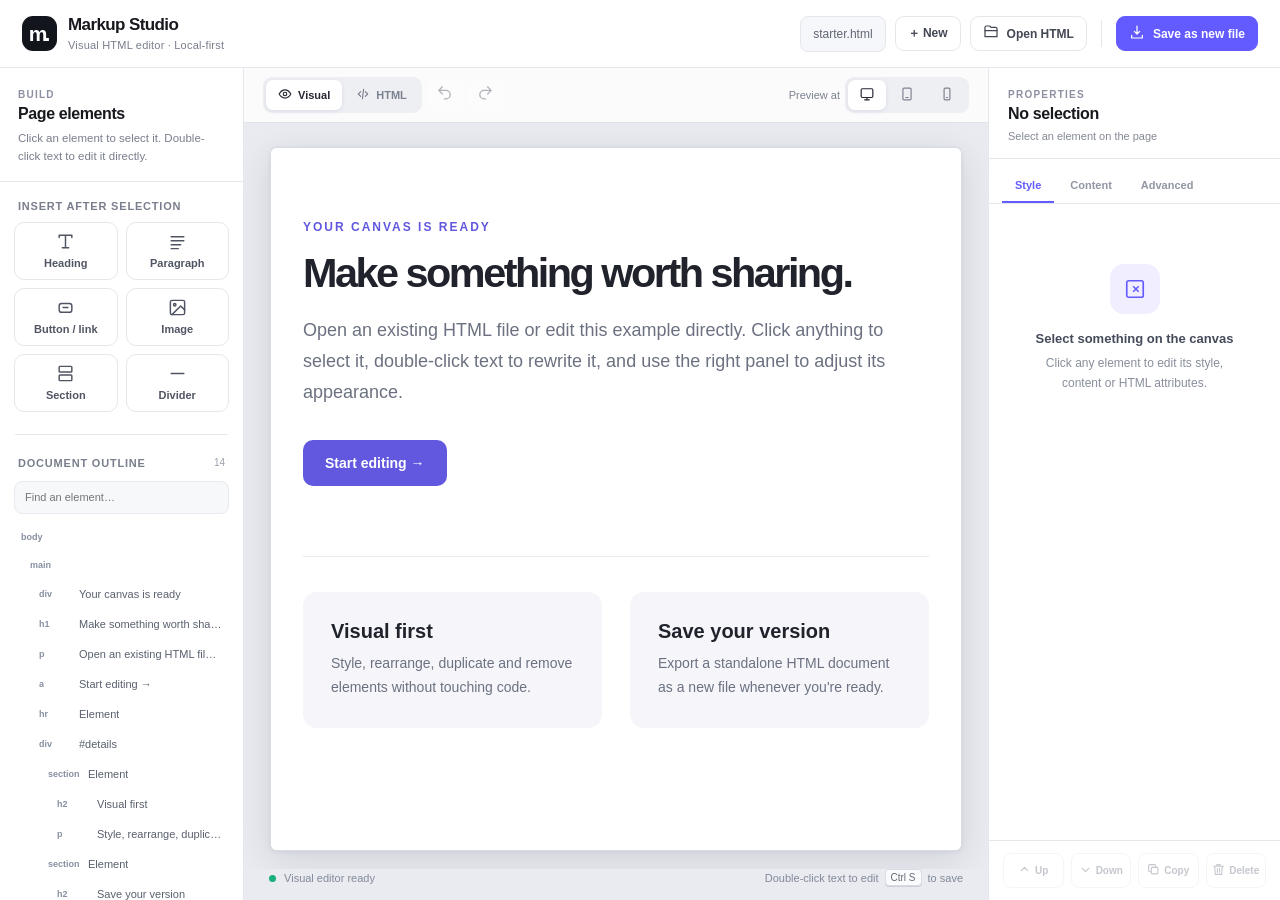
==== index.html @ 47899d1b "Rename index (7).html to index.html" ====
<!doctype html>
<html lang="en">
<head>
<meta charset="utf-8">
<meta name="viewport" content="width=device-width,initial-scale=1">
<meta name="color-scheme" content="light">
<title>Markup Studio — Visual HTML Editor</title>
<style>
:root{--ink:#17191e;--ink2:#434753;--sub:#797e8c;--line:#e5e7ec;--canvas:#e9ebf0;--paper:#fff;--brand:#635bff;--brand2:#eceaff;--dark:#12151b;--green:#0e956b;--soft:#f7f8fa;--shadow:0 3px 12px rgba(23,27,38,.06),0 1px 3px rgba(23,27,38,.06)}
*{box-sizing:border-box}html,body{margin:0;height:100%;font-family:Inter,ui-sans-serif,-apple-system,BlinkMacSystemFont,"Segoe UI",Arial,sans-serif;color:var(--ink)}button,input,textarea,select{font:inherit}button{cursor:pointer}button:disabled{opacity:.4;cursor:not-allowed}input,select,textarea{outline:none}button:focus-visible,input:focus-visible,select:focus-visible,textarea:focus-visible{outline:3px solid #b1acff;outline-offset:2px}
.app{height:100vh;min-height:570px;display:grid;grid-template-rows:68px minmax(0,1fr)}.topbar{display:flex;align-items:center;justify-content:space-between;padding:0 22px;background:#fff;border-bottom:1px solid var(--line);gap:18px;z-index:20}.brand{display:flex;gap:11px;align-items:center;min-width:210px}.brandmark{height:35px;width:35px;background:var(--dark);color:white;border-radius:11px;display:grid;place-items:center;font-size:21px;font-weight:750;letter-spacing:-3px;padding-right:3px}.brandname{font-size:17px;font-weight:750;letter-spacing:-.6px;line-height:1.1}.brandname span{font-size:11px;display:block;color:var(--sub);letter-spacing:.2px;font-weight:500;margin-top:5px}.top-actions{display:flex;align-items:center;gap:9px}.top-actions .separate{height:27px;width:1px;background:var(--line);margin:0 5px}.file-name{font-size:12px;color:#606674;background:#f6f7fa;border:1px solid var(--line);border-radius:8px;padding:10px 12px;max-width:260px;overflow:hidden;white-space:nowrap;text-overflow:ellipsis}.btn{display:inline-flex;justify-content:center;align-items:center;gap:8px;border:1px solid var(--line);background:#fff;color:var(--ink2);font-size:12px;font-weight:680;min-height:35px;padding:0 12px;border-radius:9px;white-space:nowrap;transition:.15s}.btn:hover:not(:disabled){background:#f4f5f9;border-color:#ced1db}.btn.primary{background:var(--brand);color:#fff;border-color:var(--brand)}.btn.primary:hover{background:#5047dc}.btn.ghost{border-color:transparent}.btn.icon-only{width:36px;padding:0;font-size:17px}.btn.mini{min-height:31px;font-size:11px;padding:0 9px}.btn.danger:hover{color:#b8314a;background:#fff0f3;border-color:#f7d0d8}.btn svg,.icon svg{width:16px;height:16px;stroke:currentColor;fill:none;stroke-width:1.85;stroke-linecap:round;stroke-linejoin:round}.btn.icon-only svg{width:17px;height:17px}
.workspace{min-height:0;display:grid;grid-template-columns:244px minmax(0,1fr) 292px}.sidebar,.inspector{background:#fff;min-height:0;display:flex;flex-direction:column}.sidebar{border-right:1px solid var(--line)}.inspector{border-left:1px solid var(--line)}.pane-header{padding:21px 18px 15px;border-bottom:1px solid var(--line)}.pane-kicker{font-size:10px;font-weight:750;text-transform:uppercase;letter-spacing:1.25px;color:#8c90a0}.pane-title{font-weight:750;font-size:16px;letter-spacing:-.4px;margin-top:5px}.pane-sub{color:var(--sub);font-size:11.5px;line-height:1.55;margin-top:7px}.sidebar-main{min-height:0;overflow:auto;padding:18px 14px 20px}.section-top{display:flex;align-items:center;justify-content:space-between;margin:0 4px 10px}.section-label{font-size:11px;color:var(--sub);font-weight:760;text-transform:uppercase;letter-spacing:.8px}.insert-grid{display:grid;grid-template-columns:1fr 1fr;gap:8px}.insert{height:58px;border:1px solid var(--line);background:#fff;border-radius:10px;display:flex;align-items:center;justify-content:center;flex-direction:column;gap:6px;font-size:11px;color:#515563;font-weight:620}.insert:hover{background:#f6f4ff;color:var(--brand);border-color:#c9c5ff}.insert .icon{height:18px;display:flex;align-items:center}.insert .icon svg{width:19px;height:19px}.side-divider{border:0;border-top:1px solid var(--line);margin:22px 1px}.tree-search{width:100%;height:33px;background:#f7f8fa;border:1px solid #e9eaf0;padding:0 10px;font-size:11px;border-radius:8px;margin:2px 0 10px}.tree{display:flex;flex-direction:column;gap:2px}.tree-row{display:flex;align-items:center;min-width:0;gap:6px;background:transparent;border:1px solid transparent;border-radius:7px;text-align:left;padding:7px 6px;font-size:11px;color:#59606e;width:100%;cursor:pointer}.tree-row:hover{background:#f6f7fa}.tree-row.active{background:#f1efff;color:#5145dd;border-color:#dfdbff}.tree-tag{color:#8790a0;font-size:9px;min-width:34px;font-weight:700}.tree-row.active .tree-tag{color:#7970db}.tree-copy{overflow:hidden;text-overflow:ellipsis;white-space:nowrap;min-width:0}.hint{background:#f7f7ff;border:1px solid #e7e5ff;border-radius:11px;padding:12px;margin-top:16px}.hint strong{font-size:11px;color:#4540ad}.hint p{font-size:11px;line-height:1.6;color:#697080;margin:5px 0 0}
.center{min-width:0;display:flex;flex-direction:column;background:var(--canvas)}.canvas-toolbar{height:55px;flex:none;border-bottom:1px solid #dfe2e9;background:#fbfbfc;display:flex;justify-content:space-between;align-items:center;padding:0 19px;gap:12px}.tool-group{display:flex;align-items:center;gap:5px}.segment{background:#eeeff3;padding:3px;display:flex;gap:2px;border-radius:9px}.segbtn{padding:7px 12px;border:0;background:transparent;border-radius:7px;font-size:11px;font-weight:720;color:#7c8190;display:inline-flex;align-items:center;gap:6px}.segbtn.active{color:#252733;background:#fff;box-shadow:0 1px 4px #d9dce4}.segbtn svg{width:14px;height:14px;stroke-width:2}.canvas-meta{font-size:11px;color:#7d8290;display:flex;align-items:center;gap:9px}.live-dot{width:7px;height:7px;background:#19af7d;border-radius:50%}.canvas-area{flex:1;min-height:0;display:flex;align-items:stretch;justify-content:center;padding:24px 26px 18px;overflow:auto;position:relative}.viewport{height:100%;width:100%;min-height:400px;background:#fff;box-shadow:0 9px 36px #252b4120,0 1px 4px #252b4112;border:1px solid #d8dbe3;border-radius:7px;overflow:hidden;transition:width .22s ease}.viewport.tablet{width:min(768px,100%)}.viewport.mobile{width:min(390px,100%)}#preview{display:block;width:100%;height:100%;border:0;background:white}.code-view{display:none;width:100%;height:100%;background:#161922;color:#e5e8f3;border:0;padding:25px 28px;resize:none;line-height:1.55;font-size:12px;font-family:ui-monospace,SFMono-Regular,Consolas,"Liberation Mono",monospace;tab-size:2;white-space:pre;outline:none}.viewport.code-mode{width:100%!important}.viewport.code-mode #preview{display:none}.viewport.code-mode .code-view{display:block}.canvas-footer{display:flex;align-items:center;justify-content:space-between;padding:0 25px 14px;color:#838999;font-size:11px;gap:16px}.canvas-footer .warning{display:flex;align-items:center;gap:6px}.canvas-footer kbd{font-family:inherit;background:#fafbfc;border:1px solid #d8dce5;box-shadow:0 1px #cdd0d9;border-radius:4px;padding:2px 5px;font-size:10px;color:#666b78}
.inspector-head{padding:21px 19px 16px;border-bottom:1px solid var(--line)}.selection-name{font-size:16px;font-weight:760;letter-spacing:-.35px;margin-top:5px;overflow:hidden;text-overflow:ellipsis;white-space:nowrap}.selection-path{font-size:11px;color:#848994;margin-top:7px;overflow:hidden;text-overflow:ellipsis;white-space:nowrap}.tabs{padding:10px 13px 0;display:flex;border-bottom:1px solid var(--line);gap:3px}.tab{border:0;border-bottom:2px solid transparent;background:transparent;font-weight:710;font-size:11px;color:#9196a2;padding:10px 13px}.tab.active{color:var(--brand);border-color:var(--brand)}.inspector-body{flex:1;min-height:0;overflow:auto;padding:18px 18px 26px}.field-label{font-size:11px;color:#686d7c;font-weight:690;display:block;margin-bottom:7px}.field{margin-bottom:17px}.field input[type=text],.field input[type=number],.field input[type=url],.field select,.field textarea{width:100%;min-height:37px;border:1px solid #e1e3e9;background:#fff;border-radius:8px;padding:8px 10px;font-size:12px;color:#252832}.field textarea{resize:vertical;min-height:99px;line-height:1.5}.field input:focus,.field textarea:focus,.field select:focus{border-color:#a9a3fc}.field-row{display:grid;grid-template-columns:1fr 1fr;gap:11px}.color-field{display:flex;gap:7px;align-items:center;border:1px solid #e1e3e9;border-radius:8px;padding:5px 8px;height:37px}.color-field input[type=color]{height:25px;width:33px;border:0;padding:0;background:transparent;cursor:pointer}.color-hex{color:#6d7280;font:11px ui-monospace,monospace}.field-help{font-size:10px;line-height:1.6;color:#9297a2;margin-top:6px}.group-label{font-size:10px;font-weight:780;color:#999dab;letter-spacing:1px;text-transform:uppercase;padding:6px 0 12px}.group-sep{height:1px;background:var(--line);margin:8px 0 16px}.empty{padding:42px 19px;color:#888e9b;text-align:center;font-size:12px;line-height:1.65}.empty-icon{display:flex;align-items:center;justify-content:center;height:50px;width:50px;border-radius:14px;background:#f1efff;color:var(--brand);margin:0 auto 14px}.empty-icon svg{height:22px;width:22px}.empty strong{display:block;font-size:13px;color:#454b5a;margin-bottom:5px}.inspector-actions{border-top:1px solid var(--line);padding:12px 14px;background:#fff;display:grid;grid-template-columns:repeat(4,1fr);gap:7px}.action-btn{border:1px solid #e7e8ef;background:#fff;border-radius:8px;display:flex;justify-content:center;align-items:center;gap:4px;padding:9px 5px;color:#707686;font-size:10px;font-weight:680}.action-btn:hover{background:#f4f2ff;color:#655af0}.action-btn svg{width:13px;height:13px;stroke-width:2}.action-btn.delete:hover{background:#fff0f3;color:#ce3654}.notice{position:fixed;left:50%;bottom:27px;transform:translateX(-50%) translateY(25px);background:#1f2430;color:white;border-radius:11px;padding:12px 17px;font-size:12px;box-shadow:0 12px 34px #20233235;z-index:50;opacity:0;pointer-events:none;transition:.2s}.notice.show{opacity:1;transform:translateX(-50%) translateY(0)}.dropcover{position:fixed;inset:0;z-index:80;background:#141927bd;display:none;justify-content:center;align-items:center;pointer-events:none}.dropcover.active{display:flex}.dropcover-card{border:2px dashed #bdb8ff;border-radius:20px;padding:50px 90px;background:white;color:#4b43bb;font-size:23px;font-weight:750;text-align:center;box-shadow:0 30px 80px #0004}.dropcover-card small{display:block;font-size:13px;color:#79808d;font-weight:500;margin-top:9px}#fileInput,#imageInput{display:none}
@media(max-width:1120px){.workspace{grid-template-columns:195px minmax(0,1fr) 248px}.sidebar-main{padding:14px 10px}.topbar{padding:0 13px}.brand{min-width:165px}.file-name{max-width:130px}.canvas-area{padding:15px}.inspector-body{padding:16px 12px}.inspector-head{padding:19px 13px}.canvas-toolbar{padding:0 10px}}@media(max-width:800px){.workspace{grid-template-columns:0 minmax(0,1fr) 245px}.sidebar{display:none}.brand{min-width:0}.brandname span,.file-name,.canvas-meta{display:none}.topbar{gap:4px}.top-actions{gap:5px}.btn{padding:0 8px}}@media(max-width:600px){.workspace{grid-template-columns:minmax(0,1fr)}.inspector{position:fixed;right:0;top:68px;bottom:0;width:min(300px,80vw);z-index:30;box-shadow:-8px 0 25px #1e24331c;display:none}.inspector.open{display:flex}.canvas-footer{padding:0 12px 10px}.canvas-area{padding:9px}.top-actions .btn:not(.primary){font-size:0;gap:0}.top-actions .btn svg{width:17px}.brandname{font-size:14px}.brandmark{width:30px;height:30px}.canvas-toolbar{gap:6px}.segbtn{padding:7px}.tool-group .btn{padding:0 8px}}
</style>
</head>
<body>
<div class="app">
  <header class="topbar">
    <div class="brand"><div class="brandmark">m.</div><div class="brandname">Markup Studio<span>Visual HTML editor · Local-first</span></div></div>
    <div class="top-actions">
      <div class="file-name" id="fileLabel" title="Current document">starter.html</div>
      <button class="btn" id="newBtn" title="New blank document">＋ New</button>
      <button class="btn" id="openBtn" title="Open an HTML file"><span class="icon" data-icon="folder"></span> Open HTML</button>
      <div class="separate"></div>
      <button class="btn primary" id="saveBtn" title="Download edited HTML as a separate file (Ctrl+S)"><span class="icon" data-icon="download"></span> Save as new file</button>
      <button class="btn icon-only" id="mobileInspectorBtn" aria-label="Open properties" title="Properties" style="display:none"><span class="icon" data-icon="sliders"></span></button>
    </div>
  </header>
  <main class="workspace">
    <aside class="sidebar">
      <div class="pane-header"><div class="pane-kicker">Build</div><div class="pane-title">Page elements</div><div class="pane-sub">Click an element to select it. Double-click text to edit it directly.</div></div>
      <div class="sidebar-main">
        <div class="section-top"><span class="section-label">Insert after selection</span></div>
        <div class="insert-grid">
          <button class="insert" data-add="heading"><span class="icon" data-icon="type"></span>Heading</button>
          <button class="insert" data-add="text"><span class="icon" data-icon="text"></span>Paragraph</button>
          <button class="insert" data-add="button"><span class="icon" data-icon="mouse"></span>Button / link</button>
          <button class="insert" data-add="image"><span class="icon" data-icon="image"></span>Image</button>
          <button class="insert" data-add="section"><span class="icon" data-icon="layers"></span>Section</button>
          <button class="insert" data-add="divider"><span class="icon" data-icon="minus"></span>Divider</button>
        </div>
        <hr class="side-divider">
        <div class="section-top"><span class="section-label">Document outline</span><span id="treeCount" style="font-size:10px;color:#9da1ab"></span></div>
        <input class="tree-search" id="treeSearch" type="search" placeholder="Find an element…" aria-label="Search document elements">
        <nav class="tree" id="tree" aria-label="Document outline"></nav>
        <div class="hint"><strong>Good to know</strong><p>Everything runs in your browser. Your HTML is not uploaded anywhere. Original scripts are preserved in the exported file but disabled in the editing preview.</p></div>
      </div>
    </aside>
    <section class="center">
      <div class="canvas-toolbar">
        <div class="tool-group">
          <div class="segment" id="modeButtons"><button class="segbtn active" data-mode="visual"><span class="icon" data-icon="eye"></span>Visual</button><button class="segbtn" data-mode="source"><span class="icon" data-icon="code"></span>HTML</button></div>
          <button class="btn icon-only ghost" id="undoBtn" title="Undo (Ctrl+Z)"><span class="icon" data-icon="undo"></span></button>
          <button class="btn icon-only ghost" id="redoBtn" title="Redo (Ctrl+Shift+Z)"><span class="icon" data-icon="redo"></span></button>
          <button class="btn mini" id="applySourceBtn" style="display:none">Apply HTML changes</button>
        </div>
        <div class="tool-group" id="viewportButtons"><span class="canvas-meta">Preview at</span><div class="segment"><button class="segbtn active" data-size="desktop" title="Desktop"><span class="icon" data-icon="monitor"></span></button><button class="segbtn" data-size="tablet" title="Tablet"><span class="icon" data-icon="tablet"></span></button><button class="segbtn" data-size="mobile" title="Mobile"><span class="icon" data-icon="smartphone"></span></button></div></div>
      </div>
      <div class="canvas-area" id="dropzone">
        <div class="viewport" id="viewport"><iframe id="preview" sandbox="allow-same-origin" title="HTML design canvas"></iframe><textarea class="code-view" id="sourceCode" spellcheck="false" aria-label="HTML source code"></textarea></div>
      </div>
      <div class="canvas-footer"><span id="statusText"><span class="live-dot" style="display:inline-block;margin-right:5px"></span> Ready to edit</span><span class="warning"><span id="footerHint">Double-click text to edit</span> <kbd>Ctrl S</kbd> to save</span></div>
    </section>
    <aside class="inspector" id="inspector">
      <div class="inspector-head"><div class="pane-kicker">Properties</div><div class="selection-name" id="selectionName">No selection</div><div class="selection-path" id="selectionPath">Select an element on the page</div></div>
      <div class="tabs" id="inspectorTabs"><button class="tab active" data-tab="style">Style</button><button class="tab" data-tab="content">Content</button><button class="tab" data-tab="advanced">Advanced</button></div>
      <div class="inspector-body" id="inspectorBody"></div>
      <div class="inspector-actions"><button class="action-btn" data-action="up" title="Move up"><span class="icon" data-icon="up"></span>Up</button><button class="action-btn" data-action="down" title="Move down"><span class="icon" data-icon="down"></span>Down</button><button class="action-btn" data-action="duplicate" title="Duplicate"><span class="icon" data-icon="copy"></span>Copy</button><button class="action-btn delete" data-action="delete" title="Delete"><span class="icon" data-icon="trash"></span>Delete</button></div>
    </aside>
  </main>
</div>
<input type="file" id="fileInput" accept=".html,.htm,text/html">
<input type="file" id="imageInput" accept="image/png,image/jpeg,image/webp,image/gif,image/svg+xml">
<div class="dropcover" id="dropcover"><div class="dropcover-card">Drop your HTML file here<small>Open it visually, edit it, and save a new copy</small></div></div>
<div class="notice" id="toast" role="status" aria-live="polite"></div>
<script>
(() => {
'use strict';
const ICONS={folder:'<path d="M3 7V5a2 2 0 0 1 2-2h5l2 2h7a2 2 0 0 1 2 2v12H3z"/><path d="M3 10h18"/>',download:'<path d="M12 3v12m-4-4 4 4 4-4"/><path d="M4 17v4h16v-4"/>',sliders:'<path d="M4 7h16M4 17h16"/><circle cx="9" cy="7" r="2"/><circle cx="15" cy="17" r="2"/>',type:'<path d="M4 7V4h16v3M12 4v16M8 20h8"/>',text:'<path d="M4 6h16M4 11h16M4 16h12M4 21h9"/>',mouse:'<rect x="4" y="7" width="16" height="11" rx="3"/><path d="M9 12h6"/>',image:'<rect x="3" y="3" width="18" height="18" rx="2"/><circle cx="8.5" cy="8.5" r="1.5"/><path d="m21 15-5-5L5 21"/>',layers:'<rect x="4" y="3" width="16" height="7" rx="1"/><rect x="4" y="14" width="16" height="7" rx="1"/>',minus:'<path d="M4 12h16"/>',eye:'<path d="M2 12s4-7 10-7 10 7 10 7-4 7-10 7S2 12 2 12Z"/><circle cx="12" cy="12" r="3"/>',code:'<path d="m8 8-4 4 4 4m8-8 4 4-4 4m-3-12-2 16"/>',undo:'<path d="M9 14 4 9l5-5M4 9h10a6 6 0 0 1 0 12h-2"/>',redo:'<path d="m15 14 5-5-5-5m5 5H10a6 6 0 0 0 0 12h2"/>',monitor:'<rect x="2" y="3" width="20" height="15" rx="2"/><path d="M8 22h8m-4-4v4"/>',tablet:'<rect x="5" y="2" width="14" height="20" rx="2"/><path d="M10 18h4"/>',smartphone:'<rect x="7" y="2" width="10" height="20" rx="2"/><path d="M11 18h2"/>',up:'<path d="m6 14 6-6 6 6"/>',down:'<path d="m6 10 6 6 6-6"/>',copy:'<rect x="8" y="8" width="12" height="12" rx="2"/><path d="M16 8V5a2 2 0 0 0-2-2H5a2 2 0 0 0-2 2v9a2 2 0 0 0 2 2h3"/>',trash:'<path d="M3 6h18m-2 0-1 15H6L5 6m4 0V3h6v3m-5 4v7m4-7v7"/>'};
const $=sel=>document.querySelector(sel);
const escapeHTML=s=>String(s??'').replace(/[&<>"']/g,c=>({'&':'&amp;','<':'&lt;','>':'&gt;','"':'&quot;',"'":'&#39;'}[c]));
function icons(scope=document){scope.querySelectorAll('[data-icon]').forEach(x=>{x.innerHTML=`<svg viewBox="0 0 24 24" aria-hidden="true" fill="none" stroke="currentColor" stroke-width="1.85" stroke-linecap="round" stroke-linejoin="round">${ICONS[x.dataset.icon]||''}</svg>`})};icons();
const frame=$('#preview'),viewport=$('#viewport'),source=$('#sourceCode');
let doc=null,selected=null,hovered=null,history=[],historyIndex=-1,tab='style',mode='visual',sourceDirty=false,filename='starter.html',pendingPath=null,inputTimer=null,toastTimer=null,loaded=false;
const starter=`<!doctype html>
<html lang="en">
<head>
<meta charset="utf-8">
<meta name="viewport" content="width=device-width,initial-scale=1">
<title>Your new page</title>
<style>
*{box-sizing:border-box}body{margin:0;font-family:Arial,Helvetica,sans-serif;color:#20232b;background:#fff}main{max-width:940px;margin:auto;padding:72px 32px}.eyebrow{font-size:12px;font-weight:800;letter-spacing:2px;color:#6258df;text-transform:uppercase}h1{font-size:clamp(36px,6vw,68px);line-height:1.05;letter-spacing:-2.5px;max-width:700px;margin:18px 0 20px}p{font-size:18px;color:#6b7180;line-height:1.7;max-width:620px}.cta{display:inline-block;margin-top:15px;padding:15px 22px;background:#6258df;color:#fff;border-radius:10px;text-decoration:none;font-size:14px;font-weight:bold}.rule{height:1px;background:#e8e8ee;border:0;margin:70px 0 35px}.grid{display:grid;grid-template-columns:1fr 1fr;gap:28px}.box{padding:28px;background:#f6f6fa;border-radius:14px}.box h2{font-size:20px;margin:0 0 9px}.box p{font-size:14px;margin:0}@media(max-width:600px){main{padding:45px 22px}.grid{grid-template-columns:1fr}}
</style>
</head>
<body>
<main>
<div class="eyebrow">Your canvas is ready</div>
<h1>Make something worth sharing.</h1>
<p>Open an existing HTML file or edit this example directly. Click anything to select it, double-click text to rewrite it, and use the right panel to adjust its appearance.</p>
<a class="cta" href="#details">Start editing →</a>
<hr class="rule">
<div class="grid" id="details">
<section class="box"><h2>Visual first</h2><p>Style, rearrange, duplicate and remove elements without touching code.</p></section>
<section class="box"><h2>Save your version</h2><p>Export a standalone HTML document as a new file whenever you're ready.</p></section>
</div>
</main>
</body>
</html>`;
const blank=`<!doctype html><html lang="en"><head><meta charset="utf-8"><meta name="viewport" content="width=device-width,initial-scale=1"><title>New page</title><style>body{margin:0;font-family:Arial,sans-serif;color:#24252a}main{max-width:960px;margin:0 auto;padding:60px 32px}h1{font-size:44px;letter-spacing:-1px}p{font-size:18px;line-height:1.65;color:#666}</style></head><body><main><h1>New page</h1><p>Double-click to edit this text. Add elements from the left.</p></main></body></html>`;
const markStyle=`html [data-vs-hover]:not([data-vs-selected]){outline:1px dashed #a59dff!important;outline-offset:1px!important;cursor:crosshair!important}html [data-vs-selected]{outline:2px solid #6557ff!important;outline-offset:2px!important;cursor:pointer!important}html [data-vs-editing]{outline:2px solid #0bb98b!important;cursor:text!important}a,button{cursor:pointer}`;
function notify(msg){const n=$('#toast');n.textContent=msg;n.classList.add('show');clearTimeout(toastTimer);toastTimer=setTimeout(()=>n.classList.remove('show'),2600)}
function labelName(name){filename=name;$('#fileLabel').textContent=name;$('#fileLabel').title=name;}
function cleanHTML(){if(!doc?.documentElement)return history[historyIndex]?.html||starter;const clone=doc.documentElement.cloneNode(true);clone.querySelector('#__markup_studio_ui__')?.remove();clone.querySelectorAll('[data-vs-selected],[data-vs-hover],[data-vs-editing],[data-vs-prev-editable]').forEach(el=>{if(el.hasAttribute('data-vs-editing')){if(el.hasAttribute('data-vs-prev-editable'))el.setAttribute('contenteditable',el.getAttribute('data-vs-prev-editable'));else el.removeAttribute('contenteditable')}el.removeAttribute('data-vs-selected');el.removeAttribute('data-vs-hover');el.removeAttribute('data-vs-editing');el.removeAttribute('data-vs-prev-editable')});const dt=doc.doctype;let doctype='<!doctype html>';if(dt){doctype=`<!DOCTYPE ${dt.name}${dt.publicId?' PUBLIC "'+dt.publicId+'"':''}${dt.systemId?' "'+dt.systemId+'"':''}>`}return `${doctype}\n${clone.outerHTML}`}
function getPath(el){if(!el||!doc?.body)return null;if(el===doc.body)return '';const path=[];let cur=el;while(cur&&cur!==doc.body){if(!cur.parentElement)return null;path.unshift([...cur.parentElement.children].indexOf(cur));cur=cur.parentElement}return cur===doc.body?path.join('.'):null}
function findPath(path){if(path===null||!doc?.body)return null;if(path==='')return doc.body;let el=doc.body;for(const i of path.split('.')){el=el?.children?.[Number(i)];if(!el)return null}return el}
function updateHistoryUi(){$('#undoBtn').disabled=historyIndex<=0;$('#redoBtn').disabled=historyIndex>=history.length-1}
function snapshot(){if(!doc||mode==='source'&&sourceDirty)return;const html=cleanHTML();if(history[historyIndex]?.html===html)return;history=history.slice(0,historyIndex+1);history.push({html,path:getPath(selected)});if(history.length>70)history.shift();historyIndex=history.length-1;updateHistoryUi();renderTree();}
function scheduleSnapshot(){clearTimeout(inputTimer);inputTimer=setTimeout(()=>{snapshot();renderTree()},460)}
function loadHTML(html,{reset=false,path=null}={}){clearTimeout(inputTimer);pendingPath=path;selected=null;hovered=null;doc=null;loaded=false;if(reset){history=[];historyIndex=-1}frame.srcdoc=html;$('#statusText').textContent='Loading document…';}
frame.addEventListener('load',()=>{try{doc=frame.contentDocument;if(!doc?.body)throw Error('Unable to access the HTML preview');const st=doc.createElement('style');st.id='__markup_studio_ui__';st.textContent=markStyle;doc.head.appendChild(st);doc.addEventListener('click',onCanvasClick,true);doc.addEventListener('dblclick',onCanvasDblClick,true);doc.addEventListener('mouseover',onHover,true);doc.addEventListener('mouseout',onUnhover,true);doc.addEventListener('focusout',onFocusOut,true);doc.addEventListener('input',onCanvasInput,true);doc.addEventListener('keydown',onFrameKey,true);doc.addEventListener('submit',e=>e.preventDefault(),true);loaded=true;const el=findPath(pendingPath);pendingPath=null;if(el)select(el);else{renderInspector();renderTree()};if(historyIndex===-1){history.push({html:cleanHTML(),path:null});historyIndex=0};updateHistoryUi();$('#statusText').innerHTML='<span class="live-dot" style="display:inline-block;margin-right:5px"></span> Visual editor ready';}catch(err){console.error(err);$('#statusText').textContent='Preview unavailable';notify('This document cannot be previewed in the editor')}});
function pick(node){if(!node||!doc)return null;let el=node.nodeType===1?node:node.parentElement;while(el&&el!==doc.body){if(['SCRIPT','STYLE','LINK','META','HEAD','TITLE','NOSCRIPT'].includes(el.tagName))return null;if(el.namespaceURI!=='http://www.w3.org/1999/xhtml'){el=el.parentElement;continue}return el}return doc.body}
function onCanvasClick(e){const el=pick(e.target);if(!el)return;if(e.target.closest?.('a'))e.preventDefault();if(e.target.closest?.('button'))e.preventDefault();if(e.target.closest?.('input,textarea,select'))e.preventDefault();if(el.hasAttribute('data-vs-editing'))return;select(el)}
function onCanvasDblClick(e){const el=pick(e.target);if(!el||['IMG','INPUT','TEXTAREA','SELECT','VIDEO','HR','BR','IFRAME'].includes(el.tagName)||el===doc.body)return;select(el);if(el.hasAttribute('contenteditable'))el.setAttribute('data-vs-prev-editable',el.getAttribute('contenteditable'));el.setAttribute('contenteditable','true');el.setAttribute('data-vs-editing','');el.focus();const range=doc.createRange();range.selectNodeContents(el);const sel=doc.defaultView.getSelection();sel.removeAllRanges();sel.addRange(range);$('#footerHint').textContent='Editing text — click outside when done';e.preventDefault()}
function onHover(e){const el=pick(e.target);if(el===hovered)return;hovered?.removeAttribute('data-vs-hover');hovered=el;if(el&&el!==selected)el.setAttribute('data-vs-hover','')}
function onUnhover(e){if(!e.relatedTarget||!doc.contains(e.relatedTarget)){hovered?.removeAttribute('data-vs-hover');hovered=null}}
function onFocusOut(e){const el=e.target.closest?.('[data-vs-editing]');if(el){if(el.hasAttribute('data-vs-prev-editable'))el.setAttribute('contenteditable',el.getAttribute('data-vs-prev-editable'));else el.removeAttribute('contenteditable');el.removeAttribute('data-vs-editing');el.removeAttribute('data-vs-prev-editable');$('#footerHint').textContent='Double-click text to edit';snapshot();renderInspector()}}
function onCanvasInput(e){if(e.target.closest?.('[contenteditable]'))scheduleSnapshot()}
function onFrameKey(e){if((e.ctrlKey||e.metaKey)&&e.key.toLowerCase()==='s'){e.preventDefault();download()}if(e.key==='Escape'){let el=e.target.closest?.('[data-vs-editing]');if(el){el.blur();e.preventDefault()}}}
function select(el){if(!el)return;selected?.removeAttribute('data-vs-selected');selected=el;selected.setAttribute('data-vs-selected','');selected.removeAttribute('data-vs-hover');renderInspector();renderTree();}
function fontValue(prop){if(!selected||!doc)return '';return doc.defaultView.getComputedStyle(selected).getPropertyValue(prop).trim()}
function toHex(rgb){if(/^#[0-9a-f]{6}$/i.test(rgb))return rgb;let matches=rgb?.match(/\d+(?:\.\d+)?/g);if(!matches||matches.length<3)return '#ffffff';return '#'+matches.slice(0,3).map(n=>Math.max(0,Math.min(255,Number(n))).toString(16).padStart(2,'0')).join('')}
const field=(label,content,hint='')=>`<div class="field"><label class="field-label">${label}</label>${content}${hint?`<div class="field-help">${hint}</div>`:''}</div>`;
const textInput=(id,value,placeholder='')=>`<input type="text" id="${id}" value="${escapeHTML(value)}" placeholder="${escapeHTML(placeholder)}">`;
const numberInput=(prop,raw,unit='px')=>`<input type="number" data-style="${prop}" data-unit="${unit}" value="${Number.parseFloat(raw)||0}" step="1">`;
const colorInput=(prop,value)=>{const hex=toHex(value);return `<div class="color-field"><input type="color" data-color="${prop}" value="${hex}" aria-label="${prop}"><span class="color-hex">${hex}</span></div>`};
const options=(prop,selectedValue,values)=>`<select data-style="${prop}">${values.map(([v,t])=>`<option value="${escapeHTML(v)}" ${v===selectedValue?'selected':''}>${escapeHTML(t)}</option>`).join('')}</select>`;
function renderInspector(){const name=$('#selectionName'),path=$('#selectionPath'),body=$('#inspectorBody');const buttons=document.querySelectorAll('[data-action]');buttons.forEach(b=>b.disabled=!selected||!loaded||selected===doc.body);if(!selected){name.textContent='No selection';path.textContent='Select an element on the page';body.innerHTML='<div class="empty"><div class="empty-icon"><svg viewBox="0 0 24 24" fill="none" stroke="currentColor" stroke-width="1.8"><rect x="3" y="3" width="18" height="18" rx="2"/><path d="m10 9 6 6m0-6-6 6"/></svg></div><strong>Select something on the canvas</strong>Click any element to edit its style, content or HTML attributes.</div>';return}
name.textContent=selected.tagName.toLowerCase()+(selected.id?' #'+selected.id:'');let crumbs=[];let p=selected;while(p&&p!==doc.body&&crumbs.length<5){crumbs.unshift(p.tagName.toLowerCase()+(p.className&&typeof p.className==='string'?'.'+p.className.trim().split(/\s+/).slice(0,1).join(''):''));p=p.parentElement}path.textContent='body'+(crumbs.length?' / '+crumbs.join(' / '):'');let html='';
if(tab==='style'){
 html='<div class="group-label">Typography</div>';
 html+=`<div class="field-row">${field('Font size',numberInput('font-size',fontValue('font-size')))}${field('Weight',options('font-weight',selected.style.fontWeight||(['400','500','600','700','800','900'].includes(fontValue('font-weight'))?fontValue('font-weight'):'400'),[['400','Regular'],['500','Medium'],['600','Semibold'],['700','Bold'],['800','Extra bold'],['900','Black']]))}</div>`;
 html+=`<div class="field-row">${field('Text colour',colorInput('color',fontValue('color')))}${field('Background',colorInput('background-color',fontValue('background-color')))}</div>`;
 html+=field('Text alignment',options('text-align',selected.style.textAlign||fontValue('text-align'),[['left','Left'],['center','Center'],['right','Right'],['justify','Justify'],['start','Start']]))+
 '<div class="group-sep"></div><div class="group-label">Spacing & shape</div>';
 html+=`<div class="field-row">${field('Padding',numberInput('padding',fontValue('padding-top')))}${field('Margin',numberInput('margin',fontValue('margin-top')))}</div>`;
 html+=`<div class="field-row">${field('Corner radius',numberInput('border-radius',fontValue('border-top-left-radius')))}${field('Gap',numberInput('gap',fontValue('gap')))}</div>`;
 html+=`<div class="field-row">${field('Width',textInput('styleWidth',selected.style.width,'auto, 100%, 450px'))}${field('Display',options('display',selected.style.display||fontValue('display'),[['block','Block'],['inline-block','Inline block'],['inline','Inline'],['flex','Flex'],['grid','Grid'],['none','Hidden']]))}</div>`;
 html+=field('Custom style',`<textarea id="inlineStyle" rows="4" spellcheck="false">${escapeHTML(selected.getAttribute('style')||'')}</textarea>`,'Edit inline CSS declarations directly. Does not remove existing class-based CSS.');
}
if(tab==='content'){
 html='<div class="group-label">Element content</div>';
 if(selected.tagName==='IMG'){
   html+=field('Image URL',textInput('imgSrc',selected.getAttribute('src')||''));html+=field('Alt text',textInput('imgAlt',selected.getAttribute('alt')||''));html+='<button class="btn" id="replaceImage" style="width:100%;margin-bottom:17px">Upload replacement image</button><div class="field-help" style="margin-top:-9px;margin-bottom:15px">Uploaded images are embedded directly into your HTML file.</div>';
 }else if(selected.children.length===0&&selected.tagName!=='BODY'&&selected.tagName!=='HR'){
   html+=field('Text',`<textarea id="textEdit" rows="5">${escapeHTML(selected.textContent||'')}</textarea>`,'Or double-click the text in the canvas to edit it there.');
 }else html+='<div class="hint" style="margin:0 0 16px"><strong>Visually edit this element</strong><p>Double-click text on the canvas. This element contains nested HTML, so direct editing preserves its child elements.</p></div>';
 if(selected.tagName==='A')html+=field('Link destination',textInput('linkHref',selected.getAttribute('href')||'#'));
 if(selected.tagName==='BUTTON')html+=field('Button type',options('type',selected.getAttribute('type')||'button',[['button','Button'],['submit','Submit'],['reset','Reset']]));
 html+='<div class="group-sep"></div><div class="group-label">Structure</div><div class="field-help">Use the Up, Down, Copy and Delete controls below to reorganize the page.</div>';
}
if(tab==='advanced'){
 html='<div class="group-label">HTML attributes</div>'+field('Element ID',textInput('attrId',selected.id||''))+field('CSS classes',textInput('attrClass',selected.className&&typeof selected.className==='string'?selected.className:''))+
 field('Title / tooltip',textInput('attrTitle',selected.getAttribute('title')||''));
 html+='<div class="group-sep"></div><div class="group-label">Element markup</div>'+field('Outer HTML',`<textarea id="outerHTML" rows="12" spellcheck="false" style="font-family:ui-monospace,Consolas,monospace;font-size:11px">${escapeHTML(selected.outerHTML.replace(/\sdata-vs-(selected|hover|editing)(="")?/g,'').replace(/\scontenteditable="true"/g,''))}</textarea>`,'Replace this element with your edited markup. May create multiple nodes.');
 html+='<button class="btn" style="width:100%" id="replaceOuter">Replace element HTML</button>';
}
body.innerHTML=html;
body.querySelectorAll('[data-style]').forEach(input=>input.addEventListener('change',()=>{if(!selected)return;selected.style.setProperty(input.dataset.style,input.dataset.unit?`${input.value}${input.dataset.unit}`:input.value);snapshot();renderInspector()}));
body.querySelectorAll('[data-color]').forEach(input=>input.addEventListener('input',()=>{if(!selected)return;selected.style.setProperty(input.dataset.color,input.value);input.nextElementSibling.textContent=input.value;scheduleSnapshot()}));
body.querySelectorAll('[data-color]').forEach(input=>input.addEventListener('change',()=>{snapshot();renderInspector()}));
const bind=(id,handler,evt='change')=>{const el=body.querySelector('#'+id);if(el)el.addEventListener(evt,()=>{if(selected)handler(el.value)})};
bind('styleWidth',v=>{selected.style.width=v; snapshot()});
bind('inlineStyle',v=>{selected.setAttribute('style',v);snapshot();renderInspector()});
bind('textEdit',v=>{selected.textContent=v;scheduleSnapshot()},'input');
bind('imgSrc',v=>{selected.setAttribute('src',v);snapshot()});
bind('imgAlt',v=>{selected.setAttribute('alt',v);snapshot()});
bind('linkHref',v=>{selected.setAttribute('href',v);snapshot()});
bind('attrId',v=>{selected.id=v;snapshot();renderInspector()});
bind('attrClass',v=>{if(v)selected.className=v;else selected.removeAttribute('class');snapshot();renderInspector()});
bind('attrTitle',v=>{if(v)selected.setAttribute('title',v);else selected.removeAttribute('title');snapshot()});
body.querySelector('#replaceImage')?.addEventListener('click',()=>$('#imageInput').click());
body.querySelector('#replaceOuter')?.addEventListener('click',()=>{if(!selected||selected===doc.body)return notify('Cannot replace the body element');const markup=body.querySelector('#outerHTML').value;const parent=selected.parentElement;const temp=doc.createElement('template');temp.innerHTML=markup;const next=temp.content.firstElementChild;if(!next)return notify('Enter valid HTML for an element');const current=selected;current.replaceWith(temp.content);select(next);snapshot();notify('Element HTML replaced')});
}
function renderTree(){if(!doc?.body)return;const nav=$('#tree');const q=$('#treeSearch').value.trim().toLowerCase();const list=[];let total=0;function walk(el,level){if(total>=340)return;if(['SCRIPT','STYLE','NOSCRIPT','SVG','PATH','SOURCE','OPTION','BR','META'].includes(el.tagName))return;total++;const tag=el.tagName.toLowerCase();const direct=[...el.childNodes].filter(n=>n.nodeType===3).map(n=>n.textContent.trim()).join(' ').replace(/\s+/g,' ');const desc=el.id?`#${el.id}`:el.tagName==='IMG'?'Image':(direct||el.getAttribute('aria-label')||el.getAttribute('alt')||'');if(!q||`${tag} ${desc} ${el.className||''}`.toLowerCase().includes(q))list.push({el,level,tag,desc});if(level<11)[...el.children].forEach(ch=>walk(ch,level+1))}walk(doc.body,0);$('#treeCount').textContent=total>=340?'340+':total;nav.innerHTML='';const frag=document.createDocumentFragment();for(const item of list.slice(0,180)){const btn=document.createElement('button');btn.className='tree-row'+(selected===item.el?' active':'');btn.style.paddingLeft=6+Math.min(item.level,6)*9+'px';btn.title=item.tag+(item.desc?' · '+item.desc:'');btn.innerHTML=`<span class="tree-tag">${escapeHTML(item.tag)}</span><span class="tree-copy">${escapeHTML(item.desc.slice(0,55)||'Element')}</span>`;btn.addEventListener('click',()=>{select(item.el);item.el.scrollIntoView({block:'nearest',behavior:'smooth'});if(window.innerWidth<600)$('#inspector').classList.add('open')});frag.append(btn)}nav.append(frag);if(!list.length)nav.innerHTML='<div class="pane-sub" style="padding:10px">No matching elements</div>'}
function insert(kind){if(mode==='source'){notify('Apply your HTML changes and switch to Visual first');return}if(!doc?.body)return;let el;const create=t=>doc.createElement(t);if(kind==='heading'){el=create('h2');el.textContent='Your new heading';el.style.cssText='font-size:32px;margin:24px 0 12px;line-height:1.2'}else if(kind==='text'){el=create('p');el.textContent='Write your paragraph here. Double-click to edit.';el.style.cssText='font-size:16px;line-height:1.65'}else if(kind==='button'){el=create('a');el.textContent='New button';el.href='#';el.style.cssText='display:inline-block;text-decoration:none;background:#635bff;color:white;padding:12px 20px;border-radius:8px;font-weight:600;margin:12px 0'}else if(kind==='image'){el=create('img');el.alt='Placeholder image';el.src='data:image/svg+xml;charset=UTF-8,'+encodeURIComponent('<svg xmlns="http://www.w3.org/2000/svg" width="960" height="480" viewBox="0 0 960 480"><rect width="960" height="480" fill="#f0eefc"/><circle cx="480" cy="205" r="48" fill="#bbb4f3"/><path d="M330 350l105-106 74 65 86-102 110 143" fill="none" stroke="#9388e9" stroke-width="20" stroke-linecap="round" stroke-linejoin="round"/><text x="480" y="420" text-anchor="middle" font-family="Arial" font-size="22" fill="#847db1">Select this image to replace it</text></svg>');el.style.cssText='display:block;width:100%;max-width:600px;height:auto;border-radius:12px;margin:16px 0'}else if(kind==='section'){el=create('section');el.style.cssText='padding:38px 30px;background:#f6f6fa;border-radius:14px;margin:24px 0';const heading=create('h2'),p=create('p');heading.textContent='A new section';p.textContent='Add a little context about this section.';heading.style.cssText='margin:0 0 12px;font-size:28px';p.style.cssText='font-size:16px;line-height:1.6';el.append(heading,p)}else{el=create('hr');el.style.cssText='border:0;border-top:1px solid #d7d9e2;margin:30px 0'}
const target=selected&&selected!==doc.body?selected:null;try{if(target)target.insertAdjacentElement('afterend',el);else doc.body.appendChild(el)}catch(err){doc.body.appendChild(el)}select(el);el.scrollIntoView({block:'center',behavior:'smooth'});snapshot();notify('Element added')}
function elementAction(action){if(!selected||selected===doc.body)return;const current=selected,parent=current.parentElement;if(!parent)return;if(action==='delete'){const sibling=current.nextElementSibling||current.previousElementSibling||parent;current.remove();select(sibling);snapshot();notify('Element removed');return}if(action==='duplicate'){const clone=current.cloneNode(true);clone.removeAttribute('data-vs-selected');clone.removeAttribute('data-vs-hover');clone.removeAttribute('contenteditable');clone.removeAttribute('id');clone.querySelectorAll('[id],[data-vs-selected],[contenteditable]').forEach(x=>{x.removeAttribute('id');x.removeAttribute('data-vs-selected');x.removeAttribute('contenteditable')});current.after(clone);select(clone);snapshot();notify('Element duplicated');return}if(action==='up'&&current.previousElementSibling){parent.insertBefore(current,current.previousElementSibling);select(current);snapshot()}if(action==='down'&&current.nextElementSibling){parent.insertBefore(current.nextElementSibling,current);select(current);snapshot()}}
function undo(){if(historyIndex<=0)return;if(mode==='source'&&sourceDirty){notify('Apply your source changes before undoing');return}historyIndex--;const h=history[historyIndex];loadHTML(h.html,{path:h.path});updateHistoryUi()}
function redo(){if(historyIndex>=history.length-1)return;if(mode==='source'&&sourceDirty){notify('Apply your source changes before redoing');return}historyIndex++;const h=history[historyIndex];loadHTML(h.html,{path:h.path});updateHistoryUi()}
function switchMode(next){if(next===mode)return;if(mode==='source'&&sourceDirty){if(!confirm('Apply your HTML source changes before switching back to Visual?'))return;applySource()}mode=next;document.querySelectorAll('[data-mode]').forEach(b=>b.classList.toggle('active',b.dataset.mode===next));viewport.classList.toggle('code-mode',next==='source');$('#viewportButtons').style.visibility=next==='source'?'hidden':'visible';$('#applySourceBtn').style.display=next==='source'?'inline-flex':'none';if(next==='source'){source.value=cleanHTML();sourceDirty=false;$('#footerHint').textContent='Edit HTML and select Apply changes'}else $('#footerHint').textContent='Double-click text to edit';}
function applySource(){if(!sourceDirty)return;const val=source.value;if(!val.trim())return notify('HTML cannot be empty');sourceDirty=false;mode='visual';loadHTML(val,{path:null});mode='source';history=history.slice(0,historyIndex+1);history.push({html:val,path:null});historyIndex=history.length-1;updateHistoryUi();notify('HTML changes applied to preview')}
async function openFile(file){if(!file)return;if(!/\.html?$/i.test(file.name)&&file.type!=='text/html')return notify('Choose an .html or .htm file');const text=await file.text();if(!text.trim())return notify('That file is empty');labelName(file.name);mode='visual';sourceDirty=false;viewport.classList.remove('code-mode');document.querySelectorAll('[data-mode]').forEach(b=>b.classList.toggle('active',b.dataset.mode==='visual'));$('#viewportButtons').style.visibility='visible';$('#applySourceBtn').style.display='none';loadHTML(text,{reset:true});notify('Opened '+file.name)}
function download(){const html=mode==='source'&&sourceDirty?source.value:cleanHTML();const output=filename.replace(/\.html?$/i,'')+'-edited.html';const blob=new Blob([html],{type:'text/html;charset=utf-8'});const url=URL.createObjectURL(blob);const a=document.createElement('a');a.href=url;a.download=output;document.body.append(a);a.click();a.remove();setTimeout(()=>URL.revokeObjectURL(url),6000);notify('Saved as '+output)}
function newFile(){if(history.length>1&&!confirm('Create a blank document? Your current edits remain only if you already saved them.'))return;labelName('new-page.html');mode='visual';sourceDirty=false;viewport.classList.remove('code-mode');document.querySelectorAll('[data-mode]').forEach(b=>b.classList.toggle('active',b.dataset.mode==='visual'));$('#viewportButtons').style.visibility='visible';$('#applySourceBtn').style.display='none';loadHTML(blank,{reset:true});notify('New HTML page created')}
$('#openBtn').addEventListener('click',()=>$('#fileInput').click());$('#fileInput').addEventListener('change',e=>{openFile(e.target.files?.[0]);e.target.value=''});$('#newBtn').addEventListener('click',newFile);$('#saveBtn').addEventListener('click',download);$('#undoBtn').addEventListener('click',undo);$('#redoBtn').addEventListener('click',redo);$('#applySourceBtn').addEventListener('click',applySource);
document.querySelectorAll('[data-add]').forEach(x=>x.addEventListener('click',()=>insert(x.dataset.add)));document.querySelectorAll('[data-action]').forEach(x=>x.addEventListener('click',()=>elementAction(x.dataset.action)));document.querySelectorAll('[data-mode]').forEach(x=>x.addEventListener('click',()=>switchMode(x.dataset.mode)));document.querySelectorAll('[data-size]').forEach(x=>x.addEventListener('click',()=>{document.querySelectorAll('[data-size]').forEach(b=>b.classList.toggle('active',b===x));viewport.classList.remove('tablet','mobile');if(x.dataset.size!=='desktop')viewport.classList.add(x.dataset.size)}));document.querySelectorAll('[data-tab]').forEach(x=>x.addEventListener('click',()=>{tab=x.dataset.tab;document.querySelectorAll('[data-tab]').forEach(b=>b.classList.toggle('active',b===x));renderInspector()}));$('#treeSearch').addEventListener('input',renderTree);source.addEventListener('input',()=>{sourceDirty=true;$('#applySourceBtn').textContent='Apply HTML changes ●'});
$('#imageInput').addEventListener('change',e=>{const f=e.target.files?.[0];e.target.value='';if(!f||selected?.tagName!=='IMG')return;if(f.size>7*1024*1024){notify('Choose an image smaller than 7 MB');return}const reader=new FileReader();const el=selected;reader.onload=()=>{el.src=reader.result;select(el);snapshot();notify('Image embedded into HTML')};reader.readAsDataURL(f)});
document.addEventListener('keydown',e=>{const ctrl=e.ctrlKey||e.metaKey;if(ctrl&&e.key.toLowerCase()==='s'){e.preventDefault();download()}else if(ctrl&&e.key.toLowerCase()==='z'&&!e.target.closest('input,textarea,[contenteditable]')){e.preventDefault();e.shiftKey?redo():undo()}else if(ctrl&&e.key.toLowerCase()==='y'&&!e.target.closest('input,textarea,[contenteditable]')){e.preventDefault();redo()}else if(e.key==='Delete'&&mode==='visual'&&!e.target.closest('input,textarea,[contenteditable]')){elementAction('delete')}else if(e.key==='Escape')$('#inspector').classList.remove('open')});
$('#mobileInspectorBtn').addEventListener('click',()=>$('#inspector').classList.toggle('open'));
function setMobileInspector(){ $('#mobileInspectorBtn').style.display=window.innerWidth<600?'inline-flex':'none'}window.addEventListener('resize',setMobileInspector);setMobileInspector();
let dragDepth=0;window.addEventListener('dragenter',e=>{if(![...e.dataTransfer?.types||[]].includes('Files'))return;e.preventDefault();dragDepth++;$('#dropcover').classList.add('active')});window.addEventListener('dragleave',e=>{e.preventDefault();dragDepth=Math.max(0,dragDepth-1);if(!dragDepth)$('#dropcover').classList.remove('active')});window.addEventListener('dragover',e=>e.preventDefault());window.addEventListener('drop',e=>{e.preventDefault();dragDepth=0;$('#dropcover').classList.remove('active');const file=[...e.dataTransfer.files].find(f=>/\.html?$/i.test(f.name));if(file)openFile(file);else notify('Drop an .html file to open it')});
loadHTML(starter,{reset:true});
})();
</script>
</body>
</html>
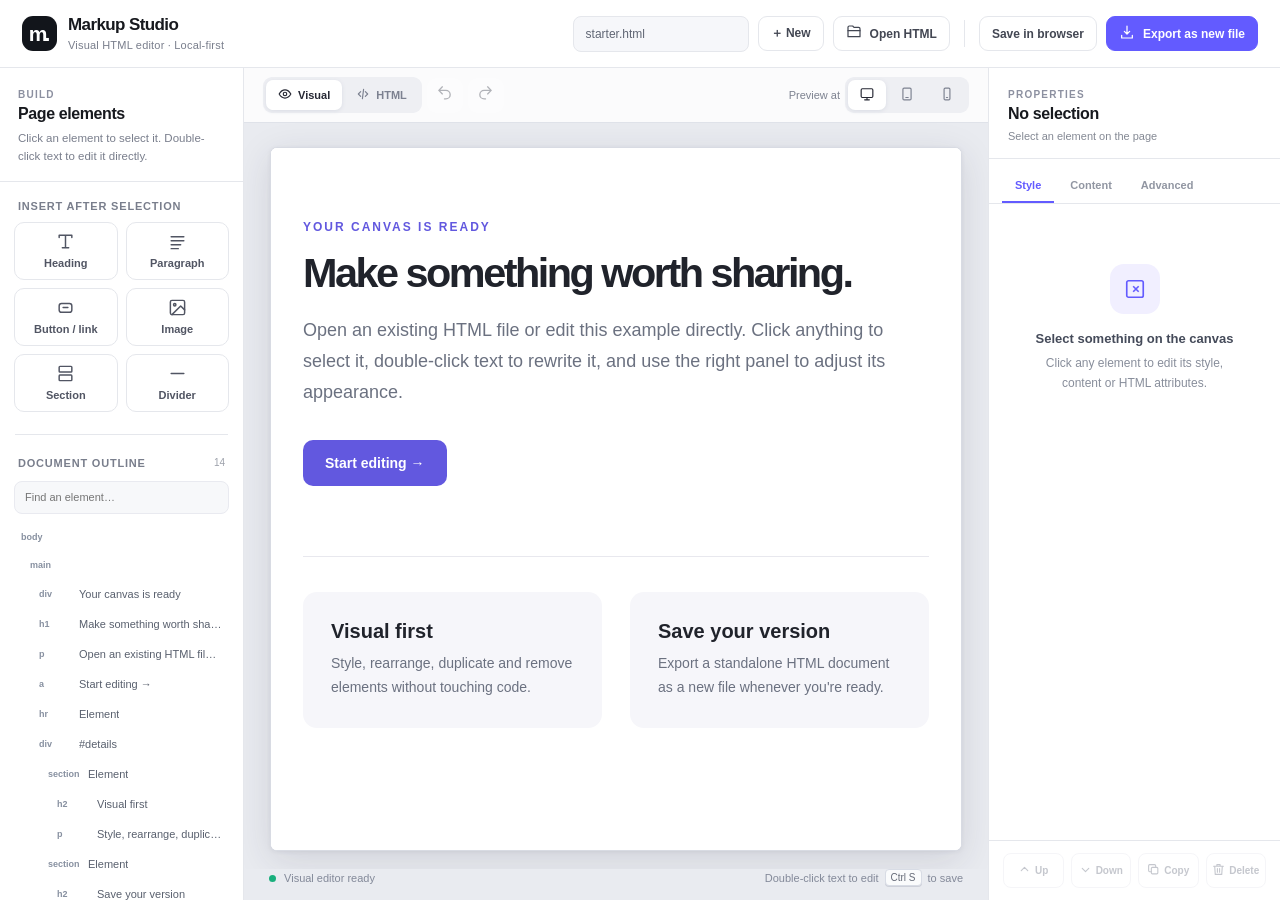
==== commit 9080ff6d: "Add browser saves and named exports; fix element deletion and outline" ====
--- a/index.html
+++ b/index.html
@@ -20,11 +20,12 @@
   <header class="topbar">
     <div class="brand"><div class="brandmark">m.</div><div class="brandname">Markup Studio<span>Visual HTML editor · Local-first</span></div></div>
     <div class="top-actions">
-      <div class="file-name" id="fileLabel" title="Current document">starter.html</div>
+      <input class="file-name" id="fileLabel" aria-label="File name" title="File name used for export" value="starter.html">
       <button class="btn" id="newBtn" title="New blank document">＋ New</button>
       <button class="btn" id="openBtn" title="Open an HTML file"><span class="icon" data-icon="folder"></span> Open HTML</button>
       <div class="separate"></div>
-      <button class="btn primary" id="saveBtn" title="Download edited HTML as a separate file (Ctrl+S)"><span class="icon" data-icon="download"></span> Save as new file</button>
+      <button class="btn" id="localSaveBtn" title="Save in this browser (Ctrl+S)">Save in browser</button>
+      <button class="btn primary" id="saveBtn" title="Download edited HTML as a separate file"><span class="icon" data-icon="download"></span> Export as new file</button>
       <button class="btn icon-only" id="mobileInspectorBtn" aria-label="Open properties" title="Properties" style="display:none"><span class="icon" data-icon="sliders"></span></button>
     </div>
   </header>
@@ -45,7 +46,6 @@
         <div class="section-top"><span class="section-label">Document outline</span><span id="treeCount" style="font-size:10px;color:#9da1ab"></span></div>
         <input class="tree-search" id="treeSearch" type="search" placeholder="Find an element…" aria-label="Search document elements">
         <nav class="tree" id="tree" aria-label="Document outline"></nav>
-        <div class="hint"><strong>Good to know</strong><p>Everything runs in your browser. Your HTML is not uploaded anywhere. Original scripts are preserved in the exported file but disabled in the editing preview.</p></div>
       </div>
     </aside>
     <section class="center">
@@ -111,7 +111,10 @@
 const blank=`<!doctype html><html lang="en"><head><meta charset="utf-8"><meta name="viewport" content="width=device-width,initial-scale=1"><title>New page</title><style>body{margin:0;font-family:Arial,sans-serif;color:#24252a}main{max-width:960px;margin:0 auto;padding:60px 32px}h1{font-size:44px;letter-spacing:-1px}p{font-size:18px;line-height:1.65;color:#666}</style></head><body><main><h1>New page</h1><p>Double-click to edit this text. Add elements from the left.</p></main></body></html>`;
 const markStyle=`html [data-vs-hover]:not([data-vs-selected]){outline:1px dashed #a59dff!important;outline-offset:1px!important;cursor:crosshair!important}html [data-vs-selected]{outline:2px solid #6557ff!important;outline-offset:2px!important;cursor:pointer!important}html [data-vs-editing]{outline:2px solid #0bb98b!important;cursor:text!important}a,button{cursor:pointer}`;
 function notify(msg){const n=$('#toast');n.textContent=msg;n.classList.add('show');clearTimeout(toastTimer);toastTimer=setTimeout(()=>n.classList.remove('show'),2600)}
-function labelName(name){filename=name;$('#fileLabel').textContent=name;$('#fileLabel').title=name;}
+function labelName(name){filename=name;$('#fileLabel').value=name;}
+function currentFilename(){const name=$('#fileLabel').value.trim().replace(/[\\/:*?"<>|\x00-\x1f]/g,'-')||'untitled.html';labelName(/\.html?$/i.test(name)?name:name+'.html');return filename;}
+function documentHTML(){return mode==='source'&&sourceDirty?source.value:cleanHTML()}
+function saveLocal(){try{localStorage.setItem('markup-studio-document',JSON.stringify({name:currentFilename(),html:documentHTML()}));notify('Saved in this browser')}catch(error){notify('Browser save failed. Storage may be full or unavailable; export your file instead.')}}
 function cleanHTML(){if(!doc?.documentElement)return history[historyIndex]?.html||starter;const clone=doc.documentElement.cloneNode(true);clone.querySelector('#__markup_studio_ui__')?.remove();clone.querySelectorAll('[data-vs-selected],[data-vs-hover],[data-vs-editing],[data-vs-prev-editable]').forEach(el=>{if(el.hasAttribute('data-vs-editing')){if(el.hasAttribute('data-vs-prev-editable'))el.setAttribute('contenteditable',el.getAttribute('data-vs-prev-editable'));else el.removeAttribute('contenteditable')}el.removeAttribute('data-vs-selected');el.removeAttribute('data-vs-hover');el.removeAttribute('data-vs-editing');el.removeAttribute('data-vs-prev-editable')});const dt=doc.doctype;let doctype='<!doctype html>';if(dt){doctype=`<!DOCTYPE ${dt.name}${dt.publicId?' PUBLIC "'+dt.publicId+'"':''}${dt.systemId?' "'+dt.systemId+'"':''}>`}return `${doctype}\n${clone.outerHTML}`}
 function getPath(el){if(!el||!doc?.body)return null;if(el===doc.body)return '';const path=[];let cur=el;while(cur&&cur!==doc.body){if(!cur.parentElement)return null;path.unshift([...cur.parentElement.children].indexOf(cur));cur=cur.parentElement}return cur===doc.body?path.join('.'):null}
 function findPath(path){if(path===null||!doc?.body)return null;if(path==='')return doc.body;let el=doc.body;for(const i of path.split('.')){el=el?.children?.[Number(i)];if(!el)return null}return el}
@@ -127,7 +130,7 @@
 function onUnhover(e){if(!e.relatedTarget||!doc.contains(e.relatedTarget)){hovered?.removeAttribute('data-vs-hover');hovered=null}}
 function onFocusOut(e){const el=e.target.closest?.('[data-vs-editing]');if(el){if(el.hasAttribute('data-vs-prev-editable'))el.setAttribute('contenteditable',el.getAttribute('data-vs-prev-editable'));else el.removeAttribute('contenteditable');el.removeAttribute('data-vs-editing');el.removeAttribute('data-vs-prev-editable');$('#footerHint').textContent='Double-click text to edit';snapshot();renderInspector()}}
 function onCanvasInput(e){if(e.target.closest?.('[contenteditable]'))scheduleSnapshot()}
-function onFrameKey(e){if((e.ctrlKey||e.metaKey)&&e.key.toLowerCase()==='s'){e.preventDefault();download()}if(e.key==='Escape'){let el=e.target.closest?.('[data-vs-editing]');if(el){el.blur();e.preventDefault()}}}
+function onFrameKey(e){if((e.ctrlKey||e.metaKey)&&e.key.toLowerCase()==='s'){e.preventDefault();saveLocal()}if(e.key==='Delete'&&!e.target.closest?.('input,textarea,select,[contenteditable]:not([contenteditable="false"])')){e.preventDefault();elementAction('delete')}if(e.key==='Escape'){let el=e.target.closest?.('[data-vs-editing]');if(el){el.blur();e.preventDefault()}}}
 function select(el){if(!el)return;selected?.removeAttribute('data-vs-selected');selected=el;selected.setAttribute('data-vs-selected','');selected.removeAttribute('data-vs-hover');renderInspector();renderTree();}
 function fontValue(prop){if(!selected||!doc)return '';return doc.defaultView.getComputedStyle(selected).getPropertyValue(prop).trim()}
 function toHex(rgb){if(/^#[0-9a-f]{6}$/i.test(rgb))return rgb;let matches=rgb?.match(/\d+(?:\.\d+)?/g);if(!matches||matches.length<3)return '#ffffff';return '#'+matches.slice(0,3).map(n=>Math.max(0,Math.min(255,Number(n))).toString(16).padStart(2,'0')).join('')}
@@ -183,7 +186,7 @@
 body.querySelector('#replaceImage')?.addEventListener('click',()=>$('#imageInput').click());
 body.querySelector('#replaceOuter')?.addEventListener('click',()=>{if(!selected||selected===doc.body)return notify('Cannot replace the body element');const markup=body.querySelector('#outerHTML').value;const parent=selected.parentElement;const temp=doc.createElement('template');temp.innerHTML=markup;const next=temp.content.firstElementChild;if(!next)return notify('Enter valid HTML for an element');const current=selected;current.replaceWith(temp.content);select(next);snapshot();notify('Element HTML replaced')});
 }
-function renderTree(){if(!doc?.body)return;const nav=$('#tree');const q=$('#treeSearch').value.trim().toLowerCase();const list=[];let total=0;function walk(el,level){if(total>=340)return;if(['SCRIPT','STYLE','NOSCRIPT','SVG','PATH','SOURCE','OPTION','BR','META'].includes(el.tagName))return;total++;const tag=el.tagName.toLowerCase();const direct=[...el.childNodes].filter(n=>n.nodeType===3).map(n=>n.textContent.trim()).join(' ').replace(/\s+/g,' ');const desc=el.id?`#${el.id}`:el.tagName==='IMG'?'Image':(direct||el.getAttribute('aria-label')||el.getAttribute('alt')||'');if(!q||`${tag} ${desc} ${el.className||''}`.toLowerCase().includes(q))list.push({el,level,tag,desc});if(level<11)[...el.children].forEach(ch=>walk(ch,level+1))}walk(doc.body,0);$('#treeCount').textContent=total>=340?'340+':total;nav.innerHTML='';const frag=document.createDocumentFragment();for(const item of list.slice(0,180)){const btn=document.createElement('button');btn.className='tree-row'+(selected===item.el?' active':'');btn.style.paddingLeft=6+Math.min(item.level,6)*9+'px';btn.title=item.tag+(item.desc?' · '+item.desc:'');btn.innerHTML=`<span class="tree-tag">${escapeHTML(item.tag)}</span><span class="tree-copy">${escapeHTML(item.desc.slice(0,55)||'Element')}</span>`;btn.addEventListener('click',()=>{select(item.el);item.el.scrollIntoView({block:'nearest',behavior:'smooth'});if(window.innerWidth<600)$('#inspector').classList.add('open')});frag.append(btn)}nav.append(frag);if(!list.length)nav.innerHTML='<div class="pane-sub" style="padding:10px">No matching elements</div>'}
+function renderTree(){if(!doc?.body)return;const nav=$('#tree');const q=$('#treeSearch').value.trim().toLowerCase();const list=[];let total=0;function walk(el,level){if(['SCRIPT','STYLE','NOSCRIPT','SVG','PATH','SOURCE','OPTION','BR','META'].includes(el.tagName))return;total++;const tag=el.tagName.toLowerCase();const direct=[...el.childNodes].filter(n=>n.nodeType===3).map(n=>n.textContent.trim()).join(' ').replace(/\s+/g,' ');const desc=el.id?`#${el.id}`:el.tagName==='IMG'?'Image':(direct||el.getAttribute('aria-label')||el.getAttribute('alt')||'');if(!q||`${tag} ${desc} ${el.className||''}`.toLowerCase().includes(q))list.push({el,level,tag,desc});[...el.children].forEach(ch=>walk(ch,level+1))}walk(doc.body,0);$('#treeCount').textContent=total;nav.innerHTML='';const frag=document.createDocumentFragment();for(const item of list){const btn=document.createElement('button');btn.className='tree-row'+(selected===item.el?' active':'');btn.style.paddingLeft=6+Math.min(item.level,6)*9+'px';btn.title=item.tag+(item.desc?' · '+item.desc:'');btn.innerHTML=`<span class="tree-tag">${escapeHTML(item.tag)}</span><span class="tree-copy">${escapeHTML(item.desc.slice(0,55)||'Element')}</span>`;btn.addEventListener('click',()=>{select(item.el);item.el.scrollIntoView({block:'nearest',behavior:'smooth'});if(window.innerWidth<600)$('#inspector').classList.add('open')});frag.append(btn)}nav.append(frag);if(!list.length)nav.innerHTML='<div class="pane-sub" style="padding:10px">No matching elements</div>'}
 function insert(kind){if(mode==='source'){notify('Apply your HTML changes and switch to Visual first');return}if(!doc?.body)return;let el;const create=t=>doc.createElement(t);if(kind==='heading'){el=create('h2');el.textContent='Your new heading';el.style.cssText='font-size:32px;margin:24px 0 12px;line-height:1.2'}else if(kind==='text'){el=create('p');el.textContent='Write your paragraph here. Double-click to edit.';el.style.cssText='font-size:16px;line-height:1.65'}else if(kind==='button'){el=create('a');el.textContent='New button';el.href='#';el.style.cssText='display:inline-block;text-decoration:none;background:#635bff;color:white;padding:12px 20px;border-radius:8px;font-weight:600;margin:12px 0'}else if(kind==='image'){el=create('img');el.alt='Placeholder image';el.src='data:image/svg+xml;charset=UTF-8,'+encodeURIComponent('<svg xmlns="http://www.w3.org/2000/svg" width="960" height="480" viewBox="0 0 960 480"><rect width="960" height="480" fill="#f0eefc"/><circle cx="480" cy="205" r="48" fill="#bbb4f3"/><path d="M330 350l105-106 74 65 86-102 110 143" fill="none" stroke="#9388e9" stroke-width="20" stroke-linecap="round" stroke-linejoin="round"/><text x="480" y="420" text-anchor="middle" font-family="Arial" font-size="22" fill="#847db1">Select this image to replace it</text></svg>');el.style.cssText='display:block;width:100%;max-width:600px;height:auto;border-radius:12px;margin:16px 0'}else if(kind==='section'){el=create('section');el.style.cssText='padding:38px 30px;background:#f6f6fa;border-radius:14px;margin:24px 0';const heading=create('h2'),p=create('p');heading.textContent='A new section';p.textContent='Add a little context about this section.';heading.style.cssText='margin:0 0 12px;font-size:28px';p.style.cssText='font-size:16px;line-height:1.6';el.append(heading,p)}else{el=create('hr');el.style.cssText='border:0;border-top:1px solid #d7d9e2;margin:30px 0'}
 const target=selected&&selected!==doc.body?selected:null;try{if(target)target.insertAdjacentElement('afterend',el);else doc.body.appendChild(el)}catch(err){doc.body.appendChild(el)}select(el);el.scrollIntoView({block:'center',behavior:'smooth'});snapshot();notify('Element added')}
 function elementAction(action){if(!selected||selected===doc.body)return;const current=selected,parent=current.parentElement;if(!parent)return;if(action==='delete'){const sibling=current.nextElementSibling||current.previousElementSibling||parent;current.remove();select(sibling);snapshot();notify('Element removed');return}if(action==='duplicate'){const clone=current.cloneNode(true);clone.removeAttribute('data-vs-selected');clone.removeAttribute('data-vs-hover');clone.removeAttribute('contenteditable');clone.removeAttribute('id');clone.querySelectorAll('[id],[data-vs-selected],[contenteditable]').forEach(x=>{x.removeAttribute('id');x.removeAttribute('data-vs-selected');x.removeAttribute('contenteditable')});current.after(clone);select(clone);snapshot();notify('Element duplicated');return}if(action==='up'&&current.previousElementSibling){parent.insertBefore(current,current.previousElementSibling);select(current);snapshot()}if(action==='down'&&current.nextElementSibling){parent.insertBefore(current.nextElementSibling,current);select(current);snapshot()}}
@@ -192,16 +195,17 @@
 function switchMode(next){if(next===mode)return;if(mode==='source'&&sourceDirty){if(!confirm('Apply your HTML source changes before switching back to Visual?'))return;applySource()}mode=next;document.querySelectorAll('[data-mode]').forEach(b=>b.classList.toggle('active',b.dataset.mode===next));viewport.classList.toggle('code-mode',next==='source');$('#viewportButtons').style.visibility=next==='source'?'hidden':'visible';$('#applySourceBtn').style.display=next==='source'?'inline-flex':'none';if(next==='source'){source.value=cleanHTML();sourceDirty=false;$('#footerHint').textContent='Edit HTML and select Apply changes'}else $('#footerHint').textContent='Double-click text to edit';}
 function applySource(){if(!sourceDirty)return;const val=source.value;if(!val.trim())return notify('HTML cannot be empty');sourceDirty=false;mode='visual';loadHTML(val,{path:null});mode='source';history=history.slice(0,historyIndex+1);history.push({html:val,path:null});historyIndex=history.length-1;updateHistoryUi();notify('HTML changes applied to preview')}
 async function openFile(file){if(!file)return;if(!/\.html?$/i.test(file.name)&&file.type!=='text/html')return notify('Choose an .html or .htm file');const text=await file.text();if(!text.trim())return notify('That file is empty');labelName(file.name);mode='visual';sourceDirty=false;viewport.classList.remove('code-mode');document.querySelectorAll('[data-mode]').forEach(b=>b.classList.toggle('active',b.dataset.mode==='visual'));$('#viewportButtons').style.visibility='visible';$('#applySourceBtn').style.display='none';loadHTML(text,{reset:true});notify('Opened '+file.name)}
-function download(){const html=mode==='source'&&sourceDirty?source.value:cleanHTML();const output=filename.replace(/\.html?$/i,'')+'-edited.html';const blob=new Blob([html],{type:'text/html;charset=utf-8'});const url=URL.createObjectURL(blob);const a=document.createElement('a');a.href=url;a.download=output;document.body.append(a);a.click();a.remove();setTimeout(()=>URL.revokeObjectURL(url),6000);notify('Saved as '+output)}
+function download(){const html=documentHTML();const output=currentFilename();const blob=new Blob([html],{type:'text/html;charset=utf-8'});const url=URL.createObjectURL(blob);const a=document.createElement('a');a.href=url;a.download=output;document.body.append(a);a.click();a.remove();setTimeout(()=>URL.revokeObjectURL(url),6000);notify('Saved as '+output)}
 function newFile(){if(history.length>1&&!confirm('Create a blank document? Your current edits remain only if you already saved them.'))return;labelName('new-page.html');mode='visual';sourceDirty=false;viewport.classList.remove('code-mode');document.querySelectorAll('[data-mode]').forEach(b=>b.classList.toggle('active',b.dataset.mode==='visual'));$('#viewportButtons').style.visibility='visible';$('#applySourceBtn').style.display='none';loadHTML(blank,{reset:true});notify('New HTML page created')}
-$('#openBtn').addEventListener('click',()=>$('#fileInput').click());$('#fileInput').addEventListener('change',e=>{openFile(e.target.files?.[0]);e.target.value=''});$('#newBtn').addEventListener('click',newFile);$('#saveBtn').addEventListener('click',download);$('#undoBtn').addEventListener('click',undo);$('#redoBtn').addEventListener('click',redo);$('#applySourceBtn').addEventListener('click',applySource);
+$('#openBtn').addEventListener('click',()=>$('#fileInput').click());$('#fileInput').addEventListener('change',e=>{openFile(e.target.files?.[0]);e.target.value=''});$('#newBtn').addEventListener('click',newFile);$('#saveBtn').addEventListener('click',download);$('#localSaveBtn').addEventListener('click',saveLocal);$('#fileLabel').addEventListener('change',currentFilename);$('#undoBtn').addEventListener('click',undo);$('#redoBtn').addEventListener('click',redo);$('#applySourceBtn').addEventListener('click',applySource);
 document.querySelectorAll('[data-add]').forEach(x=>x.addEventListener('click',()=>insert(x.dataset.add)));document.querySelectorAll('[data-action]').forEach(x=>x.addEventListener('click',()=>elementAction(x.dataset.action)));document.querySelectorAll('[data-mode]').forEach(x=>x.addEventListener('click',()=>switchMode(x.dataset.mode)));document.querySelectorAll('[data-size]').forEach(x=>x.addEventListener('click',()=>{document.querySelectorAll('[data-size]').forEach(b=>b.classList.toggle('active',b===x));viewport.classList.remove('tablet','mobile');if(x.dataset.size!=='desktop')viewport.classList.add(x.dataset.size)}));document.querySelectorAll('[data-tab]').forEach(x=>x.addEventListener('click',()=>{tab=x.dataset.tab;document.querySelectorAll('[data-tab]').forEach(b=>b.classList.toggle('active',b===x));renderInspector()}));$('#treeSearch').addEventListener('input',renderTree);source.addEventListener('input',()=>{sourceDirty=true;$('#applySourceBtn').textContent='Apply HTML changes ●'});
 $('#imageInput').addEventListener('change',e=>{const f=e.target.files?.[0];e.target.value='';if(!f||selected?.tagName!=='IMG')return;if(f.size>7*1024*1024){notify('Choose an image smaller than 7 MB');return}const reader=new FileReader();const el=selected;reader.onload=()=>{el.src=reader.result;select(el);snapshot();notify('Image embedded into HTML')};reader.readAsDataURL(f)});
-document.addEventListener('keydown',e=>{const ctrl=e.ctrlKey||e.metaKey;if(ctrl&&e.key.toLowerCase()==='s'){e.preventDefault();download()}else if(ctrl&&e.key.toLowerCase()==='z'&&!e.target.closest('input,textarea,[contenteditable]')){e.preventDefault();e.shiftKey?redo():undo()}else if(ctrl&&e.key.toLowerCase()==='y'&&!e.target.closest('input,textarea,[contenteditable]')){e.preventDefault();redo()}else if(e.key==='Delete'&&mode==='visual'&&!e.target.closest('input,textarea,[contenteditable]')){elementAction('delete')}else if(e.key==='Escape')$('#inspector').classList.remove('open')});
+document.addEventListener('keydown',e=>{const ctrl=e.ctrlKey||e.metaKey;if(ctrl&&e.key.toLowerCase()==='s'){e.preventDefault();saveLocal()}else if(ctrl&&e.key.toLowerCase()==='z'&&!e.target.closest('input,textarea,[contenteditable]')){e.preventDefault();e.shiftKey?redo():undo()}else if(ctrl&&e.key.toLowerCase()==='y'&&!e.target.closest('input,textarea,[contenteditable]')){e.preventDefault();redo()}else if(e.key==='Delete'&&mode==='visual'&&!e.target.closest('input,textarea,[contenteditable]')){e.preventDefault();elementAction('delete')}else if(e.key==='Escape')$('#inspector').classList.remove('open')});
 $('#mobileInspectorBtn').addEventListener('click',()=>$('#inspector').classList.toggle('open'));
 function setMobileInspector(){ $('#mobileInspectorBtn').style.display=window.innerWidth<600?'inline-flex':'none'}window.addEventListener('resize',setMobileInspector);setMobileInspector();
 let dragDepth=0;window.addEventListener('dragenter',e=>{if(![...e.dataTransfer?.types||[]].includes('Files'))return;e.preventDefault();dragDepth++;$('#dropcover').classList.add('active')});window.addEventListener('dragleave',e=>{e.preventDefault();dragDepth=Math.max(0,dragDepth-1);if(!dragDepth)$('#dropcover').classList.remove('active')});window.addEventListener('dragover',e=>e.preventDefault());window.addEventListener('drop',e=>{e.preventDefault();dragDepth=0;$('#dropcover').classList.remove('active');const file=[...e.dataTransfer.files].find(f=>/\.html?$/i.test(f.name));if(file)openFile(file);else notify('Drop an .html file to open it')});
-loadHTML(starter,{reset:true});
+let saved=null;try{const value=JSON.parse(localStorage.getItem('markup-studio-document'));if(value&&typeof value.html==='string'&&value.html.trim()&&typeof value.name==='string')saved=value}catch(error){}
+if(saved){labelName(saved.name);loadHTML(saved.html,{reset:true})}else loadHTML(starter,{reset:true});
 })();
 </script>
 </body>
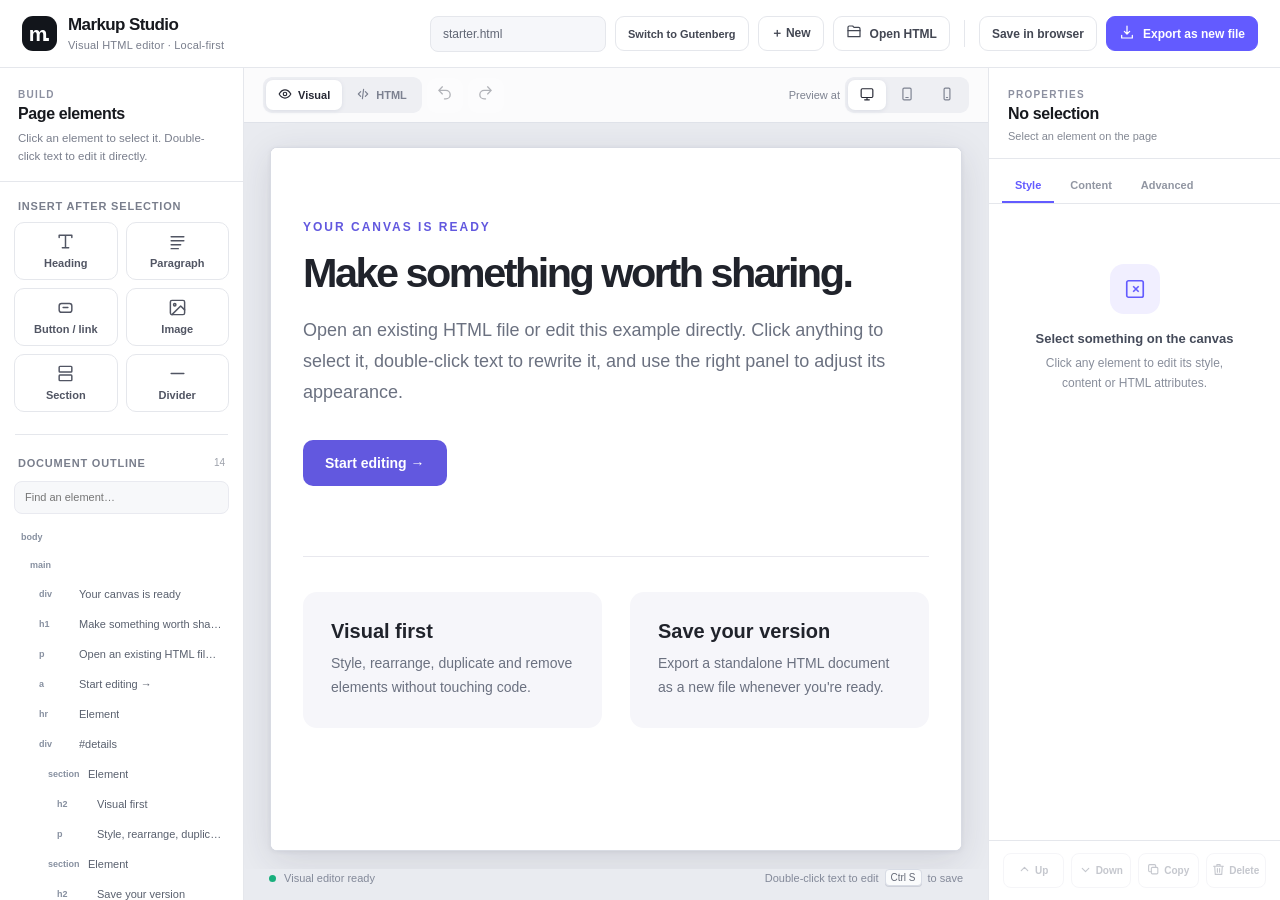
==== commit af566cc4: "Enable Gutenberg canvas editing and add editor switching and context menus" ====
--- a/index.html
+++ b/index.html
@@ -5,6 +5,7 @@
 <meta name="viewport" content="width=device-width,initial-scale=1">
 <meta name="color-scheme" content="light">
 <title>Markup Studio — Visual HTML Editor</title>
+<link rel="stylesheet" href="editor-ui.css">
 <style>
 :root{--ink:#17191e;--ink2:#434753;--sub:#797e8c;--line:#e5e7ec;--canvas:#e9ebf0;--paper:#fff;--brand:#635bff;--brand2:#eceaff;--dark:#12151b;--green:#0e956b;--soft:#f7f8fa;--shadow:0 3px 12px rgba(23,27,38,.06),0 1px 3px rgba(23,27,38,.06)}
 *{box-sizing:border-box}html,body{margin:0;height:100%;font-family:Inter,ui-sans-serif,-apple-system,BlinkMacSystemFont,"Segoe UI",Arial,sans-serif;color:var(--ink)}button,input,textarea,select{font:inherit}button{cursor:pointer}button:disabled{opacity:.4;cursor:not-allowed}input,select,textarea{outline:none}button:focus-visible,input:focus-visible,select:focus-visible,textarea:focus-visible{outline:3px solid #b1acff;outline-offset:2px}
@@ -13,6 +14,11 @@
 .center{min-width:0;display:flex;flex-direction:column;background:var(--canvas)}.canvas-toolbar{height:55px;flex:none;border-bottom:1px solid #dfe2e9;background:#fbfbfc;display:flex;justify-content:space-between;align-items:center;padding:0 19px;gap:12px}.tool-group{display:flex;align-items:center;gap:5px}.segment{background:#eeeff3;padding:3px;display:flex;gap:2px;border-radius:9px}.segbtn{padding:7px 12px;border:0;background:transparent;border-radius:7px;font-size:11px;font-weight:720;color:#7c8190;display:inline-flex;align-items:center;gap:6px}.segbtn.active{color:#252733;background:#fff;box-shadow:0 1px 4px #d9dce4}.segbtn svg{width:14px;height:14px;stroke-width:2}.canvas-meta{font-size:11px;color:#7d8290;display:flex;align-items:center;gap:9px}.live-dot{width:7px;height:7px;background:#19af7d;border-radius:50%}.canvas-area{flex:1;min-height:0;display:flex;align-items:stretch;justify-content:center;padding:24px 26px 18px;overflow:auto;position:relative}.viewport{height:100%;width:100%;min-height:400px;background:#fff;box-shadow:0 9px 36px #252b4120,0 1px 4px #252b4112;border:1px solid #d8dbe3;border-radius:7px;overflow:hidden;transition:width .22s ease}.viewport.tablet{width:min(768px,100%)}.viewport.mobile{width:min(390px,100%)}#preview{display:block;width:100%;height:100%;border:0;background:white}.code-view{display:none;width:100%;height:100%;background:#161922;color:#e5e8f3;border:0;padding:25px 28px;resize:none;line-height:1.55;font-size:12px;font-family:ui-monospace,SFMono-Regular,Consolas,"Liberation Mono",monospace;tab-size:2;white-space:pre;outline:none}.viewport.code-mode{width:100%!important}.viewport.code-mode #preview{display:none}.viewport.code-mode .code-view{display:block}.canvas-footer{display:flex;align-items:center;justify-content:space-between;padding:0 25px 14px;color:#838999;font-size:11px;gap:16px}.canvas-footer .warning{display:flex;align-items:center;gap:6px}.canvas-footer kbd{font-family:inherit;background:#fafbfc;border:1px solid #d8dce5;box-shadow:0 1px #cdd0d9;border-radius:4px;padding:2px 5px;font-size:10px;color:#666b78}
 .inspector-head{padding:21px 19px 16px;border-bottom:1px solid var(--line)}.selection-name{font-size:16px;font-weight:760;letter-spacing:-.35px;margin-top:5px;overflow:hidden;text-overflow:ellipsis;white-space:nowrap}.selection-path{font-size:11px;color:#848994;margin-top:7px;overflow:hidden;text-overflow:ellipsis;white-space:nowrap}.tabs{padding:10px 13px 0;display:flex;border-bottom:1px solid var(--line);gap:3px}.tab{border:0;border-bottom:2px solid transparent;background:transparent;font-weight:710;font-size:11px;color:#9196a2;padding:10px 13px}.tab.active{color:var(--brand);border-color:var(--brand)}.inspector-body{flex:1;min-height:0;overflow:auto;padding:18px 18px 26px}.field-label{font-size:11px;color:#686d7c;font-weight:690;display:block;margin-bottom:7px}.field{margin-bottom:17px}.field input[type=text],.field input[type=number],.field input[type=url],.field select,.field textarea{width:100%;min-height:37px;border:1px solid #e1e3e9;background:#fff;border-radius:8px;padding:8px 10px;font-size:12px;color:#252832}.field textarea{resize:vertical;min-height:99px;line-height:1.5}.field input:focus,.field textarea:focus,.field select:focus{border-color:#a9a3fc}.field-row{display:grid;grid-template-columns:1fr 1fr;gap:11px}.color-field{display:flex;gap:7px;align-items:center;border:1px solid #e1e3e9;border-radius:8px;padding:5px 8px;height:37px}.color-field input[type=color]{height:25px;width:33px;border:0;padding:0;background:transparent;cursor:pointer}.color-hex{color:#6d7280;font:11px ui-monospace,monospace}.field-help{font-size:10px;line-height:1.6;color:#9297a2;margin-top:6px}.group-label{font-size:10px;font-weight:780;color:#999dab;letter-spacing:1px;text-transform:uppercase;padding:6px 0 12px}.group-sep{height:1px;background:var(--line);margin:8px 0 16px}.empty{padding:42px 19px;color:#888e9b;text-align:center;font-size:12px;line-height:1.65}.empty-icon{display:flex;align-items:center;justify-content:center;height:50px;width:50px;border-radius:14px;background:#f1efff;color:var(--brand);margin:0 auto 14px}.empty-icon svg{height:22px;width:22px}.empty strong{display:block;font-size:13px;color:#454b5a;margin-bottom:5px}.inspector-actions{border-top:1px solid var(--line);padding:12px 14px;background:#fff;display:grid;grid-template-columns:repeat(4,1fr);gap:7px}.action-btn{border:1px solid #e7e8ef;background:#fff;border-radius:8px;display:flex;justify-content:center;align-items:center;gap:4px;padding:9px 5px;color:#707686;font-size:10px;font-weight:680}.action-btn:hover{background:#f4f2ff;color:#655af0}.action-btn svg{width:13px;height:13px;stroke-width:2}.action-btn.delete:hover{background:#fff0f3;color:#ce3654}.notice{position:fixed;left:50%;bottom:27px;transform:translateX(-50%) translateY(25px);background:#1f2430;color:white;border-radius:11px;padding:12px 17px;font-size:12px;box-shadow:0 12px 34px #20233235;z-index:50;opacity:0;pointer-events:none;transition:.2s}.notice.show{opacity:1;transform:translateX(-50%) translateY(0)}.dropcover{position:fixed;inset:0;z-index:80;background:#141927bd;display:none;justify-content:center;align-items:center;pointer-events:none}.dropcover.active{display:flex}.dropcover-card{border:2px dashed #bdb8ff;border-radius:20px;padding:50px 90px;background:white;color:#4b43bb;font-size:23px;font-weight:750;text-align:center;box-shadow:0 30px 80px #0004}.dropcover-card small{display:block;font-size:13px;color:#79808d;font-weight:500;margin-top:9px}#fileInput,#imageInput{display:none}
 @media(max-width:1120px){.workspace{grid-template-columns:195px minmax(0,1fr) 248px}.sidebar-main{padding:14px 10px}.topbar{padding:0 13px}.brand{min-width:165px}.file-name{max-width:130px}.canvas-area{padding:15px}.inspector-body{padding:16px 12px}.inspector-head{padding:19px 13px}.canvas-toolbar{padding:0 10px}}@media(max-width:800px){.workspace{grid-template-columns:0 minmax(0,1fr) 245px}.sidebar{display:none}.brand{min-width:0}.brandname span,.file-name,.canvas-meta{display:none}.topbar{gap:4px}.top-actions{gap:5px}.btn{padding:0 8px}}@media(max-width:600px){.workspace{grid-template-columns:minmax(0,1fr)}.inspector{position:fixed;right:0;top:68px;bottom:0;width:min(300px,80vw);z-index:30;box-shadow:-8px 0 25px #1e24331c;display:none}.inspector.open{display:flex}.canvas-footer{padding:0 12px 10px}.canvas-area{padding:9px}.top-actions .btn:not(.primary){font-size:0;gap:0}.top-actions .btn svg{width:17px}.brandname{font-size:14px}.brandmark{width:30px;height:30px}.canvas-toolbar{gap:6px}.segbtn{padding:7px}.tool-group .btn{padding:0 8px}}
+#switchEditor{font-size:11px!important;white-space:normal;max-width:150px}
+.app{grid-template-rows:auto minmax(0,1fr)}.topbar{min-height:68px}
+@media(max-width:1120px){.topbar{flex-wrap:wrap;padding:12px 13px}.top-actions{flex-wrap:wrap}}
+@media(max-width:800px){.top-actions{width:100%;align-items:stretch}.top-actions .btn{font-size:11px!important;gap:5px!important;white-space:normal}.top-actions .separate{display:none}.brandname span{display:block}.topbar .file-name{display:block;max-width:140px;min-width:90px;flex:1}}
+@media(max-width:600px){.canvas-toolbar{height:auto;min-height:55px;flex-wrap:wrap;padding-block:7px}.canvas-toolbar #viewportButtons{margin-left:auto}}
 </style>
 </head>
 <body>
@@ -21,6 +27,7 @@
     <div class="brand"><div class="brandmark">m.</div><div class="brandname">Markup Studio<span>Visual HTML editor · Local-first</span></div></div>
     <div class="top-actions">
       <input class="file-name" id="fileLabel" aria-label="File name" title="File name used for export" value="starter.html">
+      <button class="btn" id="switchEditor" title="Save this draft and open the Gutenberg editor's separate draft">Switch to Gutenberg</button>
       <button class="btn" id="newBtn" title="New blank document">＋ New</button>
       <button class="btn" id="openBtn" title="Open an HTML file"><span class="icon" data-icon="folder"></span> Open HTML</button>
       <div class="separate"></div>
@@ -75,6 +82,7 @@
 <input type="file" id="imageInput" accept="image/png,image/jpeg,image/webp,image/gif,image/svg+xml">
 <div class="dropcover" id="dropcover"><div class="dropcover-card">Drop your HTML file here<small>Open it visually, edit it, and save a new copy</small></div></div>
 <div class="notice" id="toast" role="status" aria-live="polite"></div>
+<script src="editor-ui.js"></script>
 <script>
 (() => {
 'use strict';
@@ -83,6 +91,7 @@
 const escapeHTML=s=>String(s??'').replace(/[&<>"']/g,c=>({'&':'&amp;','<':'&lt;','>':'&gt;','"':'&quot;',"'":'&#39;'}[c]));
 function icons(scope=document){scope.querySelectorAll('[data-icon]').forEach(x=>{x.innerHTML=`<svg viewBox="0 0 24 24" aria-hidden="true" fill="none" stroke="currentColor" stroke-width="1.85" stroke-linecap="round" stroke-linejoin="round">${ICONS[x.dataset.icon]||''}</svg>`})};icons();
 const frame=$('#preview'),viewport=$('#viewport'),source=$('#sourceCode');
+const UI=window.EditorUI,outlineNodes=new WeakMap();
 let doc=null,selected=null,hovered=null,history=[],historyIndex=-1,tab='style',mode='visual',sourceDirty=false,filename='starter.html',pendingPath=null,inputTimer=null,toastTimer=null,loaded=false;
 const starter=`<!doctype html>
 <html lang="en">
@@ -114,15 +123,15 @@
 function labelName(name){filename=name;$('#fileLabel').value=name;}
 function currentFilename(){const name=$('#fileLabel').value.trim().replace(/[\\/:*?"<>|\x00-\x1f]/g,'-')||'untitled.html';labelName(/\.html?$/i.test(name)?name:name+'.html');return filename;}
 function documentHTML(){return mode==='source'&&sourceDirty?source.value:cleanHTML()}
-function saveLocal(){try{localStorage.setItem('markup-studio-document',JSON.stringify({name:currentFilename(),html:documentHTML()}));notify('Saved in this browser')}catch(error){notify('Browser save failed. Storage may be full or unavailable; export your file instead.')}}
+function saveLocal(){try{localStorage.setItem('markup-studio-document',JSON.stringify({name:currentFilename(),html:documentHTML()}));notify('Saved in this browser');return true}catch(error){notify('Browser save failed. Storage may be full or unavailable; export your file instead.');return false}}
 function cleanHTML(){if(!doc?.documentElement)return history[historyIndex]?.html||starter;const clone=doc.documentElement.cloneNode(true);clone.querySelector('#__markup_studio_ui__')?.remove();clone.querySelectorAll('[data-vs-selected],[data-vs-hover],[data-vs-editing],[data-vs-prev-editable]').forEach(el=>{if(el.hasAttribute('data-vs-editing')){if(el.hasAttribute('data-vs-prev-editable'))el.setAttribute('contenteditable',el.getAttribute('data-vs-prev-editable'));else el.removeAttribute('contenteditable')}el.removeAttribute('data-vs-selected');el.removeAttribute('data-vs-hover');el.removeAttribute('data-vs-editing');el.removeAttribute('data-vs-prev-editable')});const dt=doc.doctype;let doctype='<!doctype html>';if(dt){doctype=`<!DOCTYPE ${dt.name}${dt.publicId?' PUBLIC "'+dt.publicId+'"':''}${dt.systemId?' "'+dt.systemId+'"':''}>`}return `${doctype}\n${clone.outerHTML}`}
 function getPath(el){if(!el||!doc?.body)return null;if(el===doc.body)return '';const path=[];let cur=el;while(cur&&cur!==doc.body){if(!cur.parentElement)return null;path.unshift([...cur.parentElement.children].indexOf(cur));cur=cur.parentElement}return cur===doc.body?path.join('.'):null}
 function findPath(path){if(path===null||!doc?.body)return null;if(path==='')return doc.body;let el=doc.body;for(const i of path.split('.')){el=el?.children?.[Number(i)];if(!el)return null}return el}
 function updateHistoryUi(){$('#undoBtn').disabled=historyIndex<=0;$('#redoBtn').disabled=historyIndex>=history.length-1}
 function snapshot(){if(!doc||mode==='source'&&sourceDirty)return;const html=cleanHTML();if(history[historyIndex]?.html===html)return;history=history.slice(0,historyIndex+1);history.push({html,path:getPath(selected)});if(history.length>70)history.shift();historyIndex=history.length-1;updateHistoryUi();renderTree();}
 function scheduleSnapshot(){clearTimeout(inputTimer);inputTimer=setTimeout(()=>{snapshot();renderTree()},460)}
-function loadHTML(html,{reset=false,path=null}={}){clearTimeout(inputTimer);pendingPath=path;selected=null;hovered=null;doc=null;loaded=false;if(reset){history=[];historyIndex=-1}frame.srcdoc=html;$('#statusText').textContent='Loading document…';}
-frame.addEventListener('load',()=>{try{doc=frame.contentDocument;if(!doc?.body)throw Error('Unable to access the HTML preview');const st=doc.createElement('style');st.id='__markup_studio_ui__';st.textContent=markStyle;doc.head.appendChild(st);doc.addEventListener('click',onCanvasClick,true);doc.addEventListener('dblclick',onCanvasDblClick,true);doc.addEventListener('mouseover',onHover,true);doc.addEventListener('mouseout',onUnhover,true);doc.addEventListener('focusout',onFocusOut,true);doc.addEventListener('input',onCanvasInput,true);doc.addEventListener('keydown',onFrameKey,true);doc.addEventListener('submit',e=>e.preventDefault(),true);loaded=true;const el=findPath(pendingPath);pendingPath=null;if(el)select(el);else{renderInspector();renderTree()};if(historyIndex===-1){history.push({html:cleanHTML(),path:null});historyIndex=0};updateHistoryUi();$('#statusText').innerHTML='<span class="live-dot" style="display:inline-block;margin-right:5px"></span> Visual editor ready';}catch(err){console.error(err);$('#statusText').textContent='Preview unavailable';notify('This document cannot be previewed in the editor')}});
+function loadHTML(html,{reset=false,path=null}={}){UI.close();clearTimeout(inputTimer);pendingPath=path;selected=null;hovered=null;doc=null;loaded=false;if(reset){history=[];historyIndex=-1}frame.srcdoc=html;$('#statusText').textContent='Loading document…';}
+frame.addEventListener('load',()=>{try{doc=frame.contentDocument;if(!doc?.body)throw Error('Unable to access the HTML preview');const st=doc.createElement('style');st.id='__markup_studio_ui__';st.textContent=markStyle;doc.head.appendChild(st);doc.addEventListener('click',onCanvasClick,true);doc.addEventListener('dblclick',onCanvasDblClick,true);doc.addEventListener('mouseover',onHover,true);doc.addEventListener('mouseout',onUnhover,true);doc.addEventListener('focusout',onFocusOut,true);doc.addEventListener('input',onCanvasInput,true);doc.addEventListener('keydown',onFrameKey,true);doc.addEventListener('submit',e=>e.preventDefault(),true);UI.bind(doc,editorContextMenu);loaded=true;const el=findPath(pendingPath);pendingPath=null;if(el)select(el);else{renderInspector();renderTree()};if(historyIndex===-1){history.push({html:cleanHTML(),path:null});historyIndex=0};updateHistoryUi();$('#statusText').innerHTML='<span class="live-dot" style="display:inline-block;margin-right:5px"></span> Visual editor ready';}catch(err){console.error(err);$('#statusText').textContent='Preview unavailable';notify('This document cannot be previewed in the editor')}});
 function pick(node){if(!node||!doc)return null;let el=node.nodeType===1?node:node.parentElement;while(el&&el!==doc.body){if(['SCRIPT','STYLE','LINK','META','HEAD','TITLE','NOSCRIPT'].includes(el.tagName))return null;if(el.namespaceURI!=='http://www.w3.org/1999/xhtml'){el=el.parentElement;continue}return el}return doc.body}
 function onCanvasClick(e){const el=pick(e.target);if(!el)return;if(e.target.closest?.('a'))e.preventDefault();if(e.target.closest?.('button'))e.preventDefault();if(e.target.closest?.('input,textarea,select'))e.preventDefault();if(el.hasAttribute('data-vs-editing'))return;select(el)}
 function onCanvasDblClick(e){const el=pick(e.target);if(!el||['IMG','INPUT','TEXTAREA','SELECT','VIDEO','HR','BR','IFRAME'].includes(el.tagName)||el===doc.body)return;select(el);if(el.hasAttribute('contenteditable'))el.setAttribute('data-vs-prev-editable',el.getAttribute('contenteditable'));el.setAttribute('contenteditable','true');el.setAttribute('data-vs-editing','');el.focus();const range=doc.createRange();range.selectNodeContents(el);const sel=doc.defaultView.getSelection();sel.removeAllRanges();sel.addRange(range);$('#footerHint').textContent='Editing text — click outside when done';e.preventDefault()}
@@ -186,7 +195,7 @@
 body.querySelector('#replaceImage')?.addEventListener('click',()=>$('#imageInput').click());
 body.querySelector('#replaceOuter')?.addEventListener('click',()=>{if(!selected||selected===doc.body)return notify('Cannot replace the body element');const markup=body.querySelector('#outerHTML').value;const parent=selected.parentElement;const temp=doc.createElement('template');temp.innerHTML=markup;const next=temp.content.firstElementChild;if(!next)return notify('Enter valid HTML for an element');const current=selected;current.replaceWith(temp.content);select(next);snapshot();notify('Element HTML replaced')});
 }
-function renderTree(){if(!doc?.body)return;const nav=$('#tree');const q=$('#treeSearch').value.trim().toLowerCase();const list=[];let total=0;function walk(el,level){if(['SCRIPT','STYLE','NOSCRIPT','SVG','PATH','SOURCE','OPTION','BR','META'].includes(el.tagName))return;total++;const tag=el.tagName.toLowerCase();const direct=[...el.childNodes].filter(n=>n.nodeType===3).map(n=>n.textContent.trim()).join(' ').replace(/\s+/g,' ');const desc=el.id?`#${el.id}`:el.tagName==='IMG'?'Image':(direct||el.getAttribute('aria-label')||el.getAttribute('alt')||'');if(!q||`${tag} ${desc} ${el.className||''}`.toLowerCase().includes(q))list.push({el,level,tag,desc});[...el.children].forEach(ch=>walk(ch,level+1))}walk(doc.body,0);$('#treeCount').textContent=total;nav.innerHTML='';const frag=document.createDocumentFragment();for(const item of list){const btn=document.createElement('button');btn.className='tree-row'+(selected===item.el?' active':'');btn.style.paddingLeft=6+Math.min(item.level,6)*9+'px';btn.title=item.tag+(item.desc?' · '+item.desc:'');btn.innerHTML=`<span class="tree-tag">${escapeHTML(item.tag)}</span><span class="tree-copy">${escapeHTML(item.desc.slice(0,55)||'Element')}</span>`;btn.addEventListener('click',()=>{select(item.el);item.el.scrollIntoView({block:'nearest',behavior:'smooth'});if(window.innerWidth<600)$('#inspector').classList.add('open')});frag.append(btn)}nav.append(frag);if(!list.length)nav.innerHTML='<div class="pane-sub" style="padding:10px">No matching elements</div>'}
+function renderTree(){if(!doc?.body)return;const nav=$('#tree');const q=$('#treeSearch').value.trim().toLowerCase();const list=[];let total=0;function walk(el,level){if(['SCRIPT','STYLE','NOSCRIPT','SVG','PATH','SOURCE','OPTION','BR','META'].includes(el.tagName))return;total++;const tag=el.tagName.toLowerCase();const direct=[...el.childNodes].filter(n=>n.nodeType===3).map(n=>n.textContent.trim()).join(' ').replace(/\s+/g,' ');const desc=el.id?`#${el.id}`:el.tagName==='IMG'?'Image':(direct||el.getAttribute('aria-label')||el.getAttribute('alt')||'');if(!q||`${tag} ${desc} ${el.className||''}`.toLowerCase().includes(q))list.push({el,level,tag,desc});[...el.children].forEach(ch=>walk(ch,level+1))}walk(doc.body,0);$('#treeCount').textContent=total;nav.innerHTML='';const frag=document.createDocumentFragment();for(const item of list){const btn=document.createElement('button');btn.className='tree-row'+(selected===item.el?' active':'');btn.style.paddingLeft=6+Math.min(item.level,6)*9+'px';btn.title=item.tag+(item.desc?' · '+item.desc:'');btn.innerHTML=`<span class="tree-tag">${escapeHTML(item.tag)}</span><span class="tree-copy">${escapeHTML(item.desc.slice(0,55)||'Element')}</span>`;btn.addEventListener('click',()=>{select(item.el);item.el.scrollIntoView({block:'nearest',behavior:'smooth'});if(window.innerWidth<600)$('#inspector').classList.add('open')});outlineNodes.set(btn,item.el);frag.append(btn)}nav.append(frag);if(!list.length)nav.innerHTML='<div class="pane-sub" style="padding:10px">No matching elements</div>'}
 function insert(kind){if(mode==='source'){notify('Apply your HTML changes and switch to Visual first');return}if(!doc?.body)return;let el;const create=t=>doc.createElement(t);if(kind==='heading'){el=create('h2');el.textContent='Your new heading';el.style.cssText='font-size:32px;margin:24px 0 12px;line-height:1.2'}else if(kind==='text'){el=create('p');el.textContent='Write your paragraph here. Double-click to edit.';el.style.cssText='font-size:16px;line-height:1.65'}else if(kind==='button'){el=create('a');el.textContent='New button';el.href='#';el.style.cssText='display:inline-block;text-decoration:none;background:#635bff;color:white;padding:12px 20px;border-radius:8px;font-weight:600;margin:12px 0'}else if(kind==='image'){el=create('img');el.alt='Placeholder image';el.src='data:image/svg+xml;charset=UTF-8,'+encodeURIComponent('<svg xmlns="http://www.w3.org/2000/svg" width="960" height="480" viewBox="0 0 960 480"><rect width="960" height="480" fill="#f0eefc"/><circle cx="480" cy="205" r="48" fill="#bbb4f3"/><path d="M330 350l105-106 74 65 86-102 110 143" fill="none" stroke="#9388e9" stroke-width="20" stroke-linecap="round" stroke-linejoin="round"/><text x="480" y="420" text-anchor="middle" font-family="Arial" font-size="22" fill="#847db1">Select this image to replace it</text></svg>');el.style.cssText='display:block;width:100%;max-width:600px;height:auto;border-radius:12px;margin:16px 0'}else if(kind==='section'){el=create('section');el.style.cssText='padding:38px 30px;background:#f6f6fa;border-radius:14px;margin:24px 0';const heading=create('h2'),p=create('p');heading.textContent='A new section';p.textContent='Add a little context about this section.';heading.style.cssText='margin:0 0 12px;font-size:28px';p.style.cssText='font-size:16px;line-height:1.6';el.append(heading,p)}else{el=create('hr');el.style.cssText='border:0;border-top:1px solid #d7d9e2;margin:30px 0'}
 const target=selected&&selected!==doc.body?selected:null;try{if(target)target.insertAdjacentElement('afterend',el);else doc.body.appendChild(el)}catch(err){doc.body.appendChild(el)}select(el);el.scrollIntoView({block:'center',behavior:'smooth'});snapshot();notify('Element added')}
 function elementAction(action){if(!selected||selected===doc.body)return;const current=selected,parent=current.parentElement;if(!parent)return;if(action==='delete'){const sibling=current.nextElementSibling||current.previousElementSibling||parent;current.remove();select(sibling);snapshot();notify('Element removed');return}if(action==='duplicate'){const clone=current.cloneNode(true);clone.removeAttribute('data-vs-selected');clone.removeAttribute('data-vs-hover');clone.removeAttribute('contenteditable');clone.removeAttribute('id');clone.querySelectorAll('[id],[data-vs-selected],[contenteditable]').forEach(x=>{x.removeAttribute('id');x.removeAttribute('data-vs-selected');x.removeAttribute('contenteditable')});current.after(clone);select(clone);snapshot();notify('Element duplicated');return}if(action==='up'&&current.previousElementSibling){parent.insertBefore(current,current.previousElementSibling);select(current);snapshot()}if(action==='down'&&current.nextElementSibling){parent.insertBefore(current.nextElementSibling,current);select(current);snapshot()}}
@@ -197,12 +206,42 @@
 async function openFile(file){if(!file)return;if(!/\.html?$/i.test(file.name)&&file.type!=='text/html')return notify('Choose an .html or .htm file');const text=await file.text();if(!text.trim())return notify('That file is empty');labelName(file.name);mode='visual';sourceDirty=false;viewport.classList.remove('code-mode');document.querySelectorAll('[data-mode]').forEach(b=>b.classList.toggle('active',b.dataset.mode==='visual'));$('#viewportButtons').style.visibility='visible';$('#applySourceBtn').style.display='none';loadHTML(text,{reset:true});notify('Opened '+file.name)}
 function download(){const html=documentHTML();const output=currentFilename();const blob=new Blob([html],{type:'text/html;charset=utf-8'});const url=URL.createObjectURL(blob);const a=document.createElement('a');a.href=url;a.download=output;document.body.append(a);a.click();a.remove();setTimeout(()=>URL.revokeObjectURL(url),6000);notify('Saved as '+output)}
 function newFile(){if(history.length>1&&!confirm('Create a blank document? Your current edits remain only if you already saved them.'))return;labelName('new-page.html');mode='visual';sourceDirty=false;viewport.classList.remove('code-mode');document.querySelectorAll('[data-mode]').forEach(b=>b.classList.toggle('active',b.dataset.mode==='visual'));$('#viewportButtons').style.visibility='visible';$('#applySourceBtn').style.display='none';loadHTML(blank,{reset:true});notify('New HTML page created')}
+function switchEditor(){if(saveLocal())location.href='gutenberg.html'}
+$('#switchEditor').addEventListener('click',switchEditor);
+function editSelectedText(){if(!selected||mode!=='visual')return;onCanvasDblClick({target:selected,preventDefault(){}})}
+function editorContextMenu(e){
+ if(e.target.closest('.editor-menu')){e.preventDefault();return}
+ const isPreview=e.target.ownerDocument===doc;
+ const textActions=UI.textActions(e.target,notify);
+ if(isPreview&&!textActions){const el=pick(e.target);if(el)select(el)}
+ const row=e.target.closest('.tree-row');if(row&&outlineNodes.has(row))select(outlineNodes.get(row));
+ const element=mode==='visual'&&selected&&selected!==doc?.body;
+ const canEdit=element&&!['IMG','INPUT','TEXTAREA','SELECT','VIDEO','HR','BR','IFRAME'].includes(selected.tagName);
+ UI.show(e,[
+  ...(textActions?[...textActions,null]:[]),
+  {label:'Edit element text',disabled:!canEdit,run:editSelectedText},
+  {label:'Element properties',disabled:!element,run:()=>{tab='style';document.querySelectorAll('[data-tab]').forEach(b=>b.classList.toggle('active',b.dataset.tab===tab));renderInspector();$('#inspector').classList.add('open')}},
+  {label:'Copy element text',disabled:!element,run:()=>UI.copy(selected.textContent||'',notify)},
+  {label:'Duplicate element',disabled:!element,run:()=>elementAction('duplicate')},
+  {label:'Move element up',disabled:!element||!selected.previousElementSibling,run:()=>elementAction('up')},
+  {label:'Move element down',disabled:!element||!selected.nextElementSibling,run:()=>elementAction('down')},
+  {label:'Delete element',disabled:!element,danger:true,run:()=>elementAction('delete')},null,
+  {label:'Insert heading',disabled:mode!=='visual',run:()=>insert('heading')},
+  {label:'Insert paragraph',disabled:mode!=='visual',run:()=>insert('text')},null,
+  {label:'Undo',disabled:historyIndex<=0,run:undo},{label:'Redo',disabled:historyIndex>=history.length-1,run:redo},
+  {label:mode==='source'?'Show visual preview':'View HTML source',run:()=>switchMode(mode==='source'?'visual':'source')},
+  ...(mode==='source'?[{label:'Apply HTML changes',disabled:!sourceDirty,run:applySource}]:[]),
+  {label:'Save in browser',run:saveLocal},{label:'Export HTML file',run:download},null,
+  {label:'Switch to Gutenberg editor',run:switchEditor}
+ ],element?'HTML actions · '+selected.tagName.toLowerCase():'HTML editor actions');
+}
+UI.bind(document,editorContextMenu);
 $('#openBtn').addEventListener('click',()=>$('#fileInput').click());$('#fileInput').addEventListener('change',e=>{openFile(e.target.files?.[0]);e.target.value=''});$('#newBtn').addEventListener('click',newFile);$('#saveBtn').addEventListener('click',download);$('#localSaveBtn').addEventListener('click',saveLocal);$('#fileLabel').addEventListener('change',currentFilename);$('#undoBtn').addEventListener('click',undo);$('#redoBtn').addEventListener('click',redo);$('#applySourceBtn').addEventListener('click',applySource);
 document.querySelectorAll('[data-add]').forEach(x=>x.addEventListener('click',()=>insert(x.dataset.add)));document.querySelectorAll('[data-action]').forEach(x=>x.addEventListener('click',()=>elementAction(x.dataset.action)));document.querySelectorAll('[data-mode]').forEach(x=>x.addEventListener('click',()=>switchMode(x.dataset.mode)));document.querySelectorAll('[data-size]').forEach(x=>x.addEventListener('click',()=>{document.querySelectorAll('[data-size]').forEach(b=>b.classList.toggle('active',b===x));viewport.classList.remove('tablet','mobile');if(x.dataset.size!=='desktop')viewport.classList.add(x.dataset.size)}));document.querySelectorAll('[data-tab]').forEach(x=>x.addEventListener('click',()=>{tab=x.dataset.tab;document.querySelectorAll('[data-tab]').forEach(b=>b.classList.toggle('active',b===x));renderInspector()}));$('#treeSearch').addEventListener('input',renderTree);source.addEventListener('input',()=>{sourceDirty=true;$('#applySourceBtn').textContent='Apply HTML changes ●'});
 $('#imageInput').addEventListener('change',e=>{const f=e.target.files?.[0];e.target.value='';if(!f||selected?.tagName!=='IMG')return;if(f.size>7*1024*1024){notify('Choose an image smaller than 7 MB');return}const reader=new FileReader();const el=selected;reader.onload=()=>{el.src=reader.result;select(el);snapshot();notify('Image embedded into HTML')};reader.readAsDataURL(f)});
 document.addEventListener('keydown',e=>{const ctrl=e.ctrlKey||e.metaKey;if(ctrl&&e.key.toLowerCase()==='s'){e.preventDefault();saveLocal()}else if(ctrl&&e.key.toLowerCase()==='z'&&!e.target.closest('input,textarea,[contenteditable]')){e.preventDefault();e.shiftKey?redo():undo()}else if(ctrl&&e.key.toLowerCase()==='y'&&!e.target.closest('input,textarea,[contenteditable]')){e.preventDefault();redo()}else if(e.key==='Delete'&&mode==='visual'&&!e.target.closest('input,textarea,[contenteditable]')){e.preventDefault();elementAction('delete')}else if(e.key==='Escape')$('#inspector').classList.remove('open')});
 $('#mobileInspectorBtn').addEventListener('click',()=>$('#inspector').classList.toggle('open'));
-function setMobileInspector(){ $('#mobileInspectorBtn').style.display=window.innerWidth<600?'inline-flex':'none'}window.addEventListener('resize',setMobileInspector);setMobileInspector();
+function setMobileInspector(){ $('#mobileInspectorBtn').style.display=window.innerWidth<600?'inline-flex':'none';$('#inspector').style.top=document.querySelector('.topbar').offsetHeight+'px'}window.addEventListener('resize',setMobileInspector);new ResizeObserver(setMobileInspector).observe(document.querySelector('.topbar'));setMobileInspector();
 let dragDepth=0;window.addEventListener('dragenter',e=>{if(![...e.dataTransfer?.types||[]].includes('Files'))return;e.preventDefault();dragDepth++;$('#dropcover').classList.add('active')});window.addEventListener('dragleave',e=>{e.preventDefault();dragDepth=Math.max(0,dragDepth-1);if(!dragDepth)$('#dropcover').classList.remove('active')});window.addEventListener('dragover',e=>e.preventDefault());window.addEventListener('drop',e=>{e.preventDefault();dragDepth=0;$('#dropcover').classList.remove('active');const file=[...e.dataTransfer.files].find(f=>/\.html?$/i.test(f.name));if(file)openFile(file);else notify('Drop an .html file to open it')});
 let saved=null;try{const value=JSON.parse(localStorage.getItem('markup-studio-document'));if(value&&typeof value.html==='string'&&value.html.trim()&&typeof value.name==='string')saved=value}catch(error){}
 if(saved){labelName(saved.name);loadHTML(saved.html,{reset:true})}else loadHTML(starter,{reset:true});
--- a/editor-ui.css
+++ b/editor-ui.css
@@ -0,0 +1 @@
+.editor-menu{position:fixed;z-index:1000;min-width:225px;max-width:calc(100vw - 16px);max-height:calc(100dvh - 16px);overflow:auto;padding:6px;background:#fff;border:1px solid #dce0eb;border-radius:10px;box-shadow:0 12px 40px #161b3540;color:#252937;font:12px/1.5 system-ui,sans-serif}.editor-menu[hidden]{display:none}.editor-menu button{display:block;width:100%;text-align:left;border:0;border-radius:6px;padding:9px 12px;background:transparent;font:inherit;color:inherit;cursor:pointer}.editor-menu button:hover:enabled,.editor-menu button:focus-visible{background:#efedff;color:#5148bf;outline:none}.editor-menu button:disabled{opacity:.45;cursor:default}.editor-menu .danger{color:#b32d47}.editor-menu hr{border:0;border-top:1px solid #e8eaf1;margin:5px}.editor-menu .menu-title{padding:5px 12px;font-size:10px;letter-spacing:.5px;color:#7a8090;text-transform:uppercase}
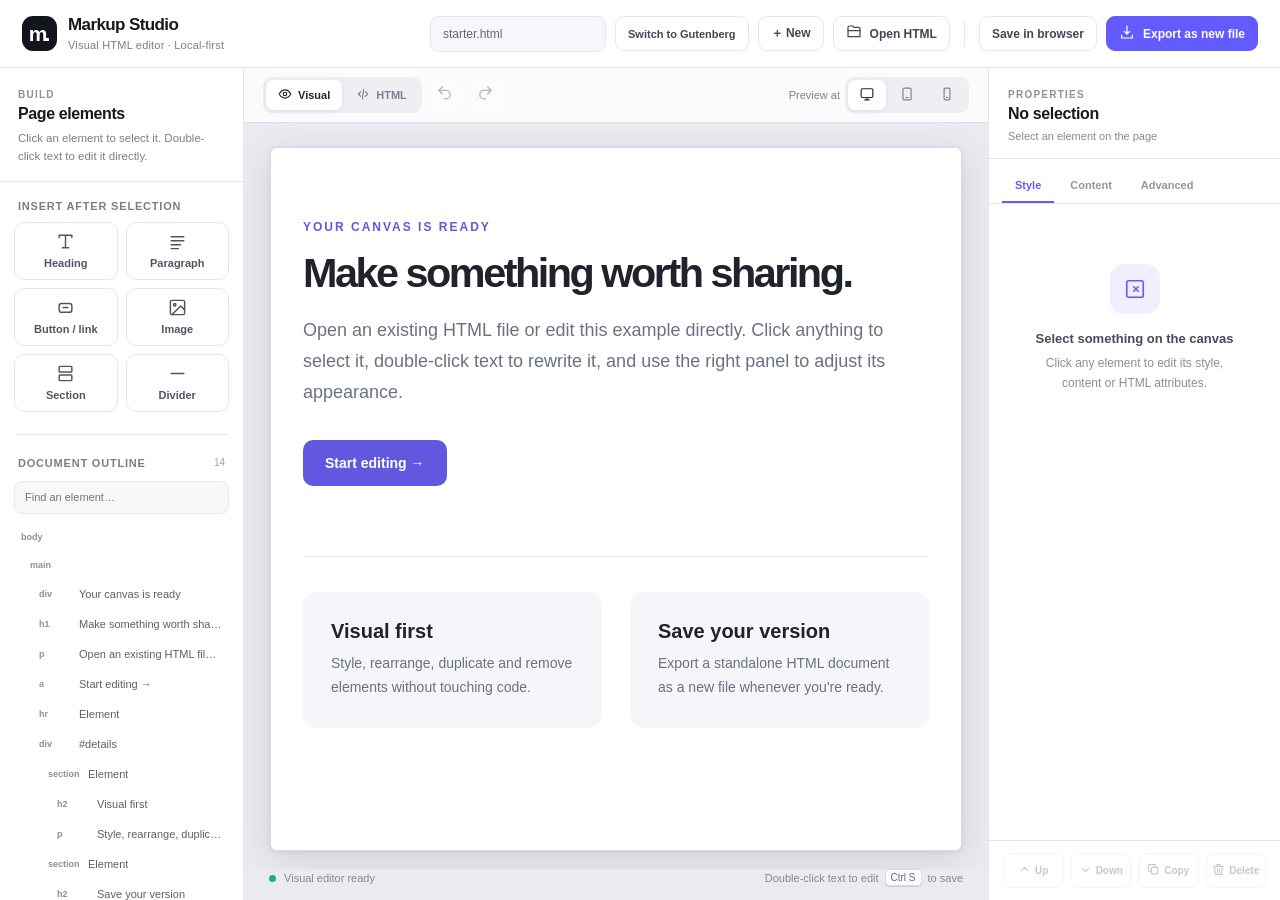
==== commit 090d1c77: "Use bespoke favicon in page head" ====
--- a/index.html
+++ b/index.html
@@ -1,6 +1,7 @@
 <!doctype html>
 <html lang="en">
 <head>
+  <link rel="icon" type="image/svg+xml" href="./favicon.svg">
 <meta charset="utf-8">
 <meta name="viewport" content="width=device-width,initial-scale=1">
 <meta name="color-scheme" content="light">
